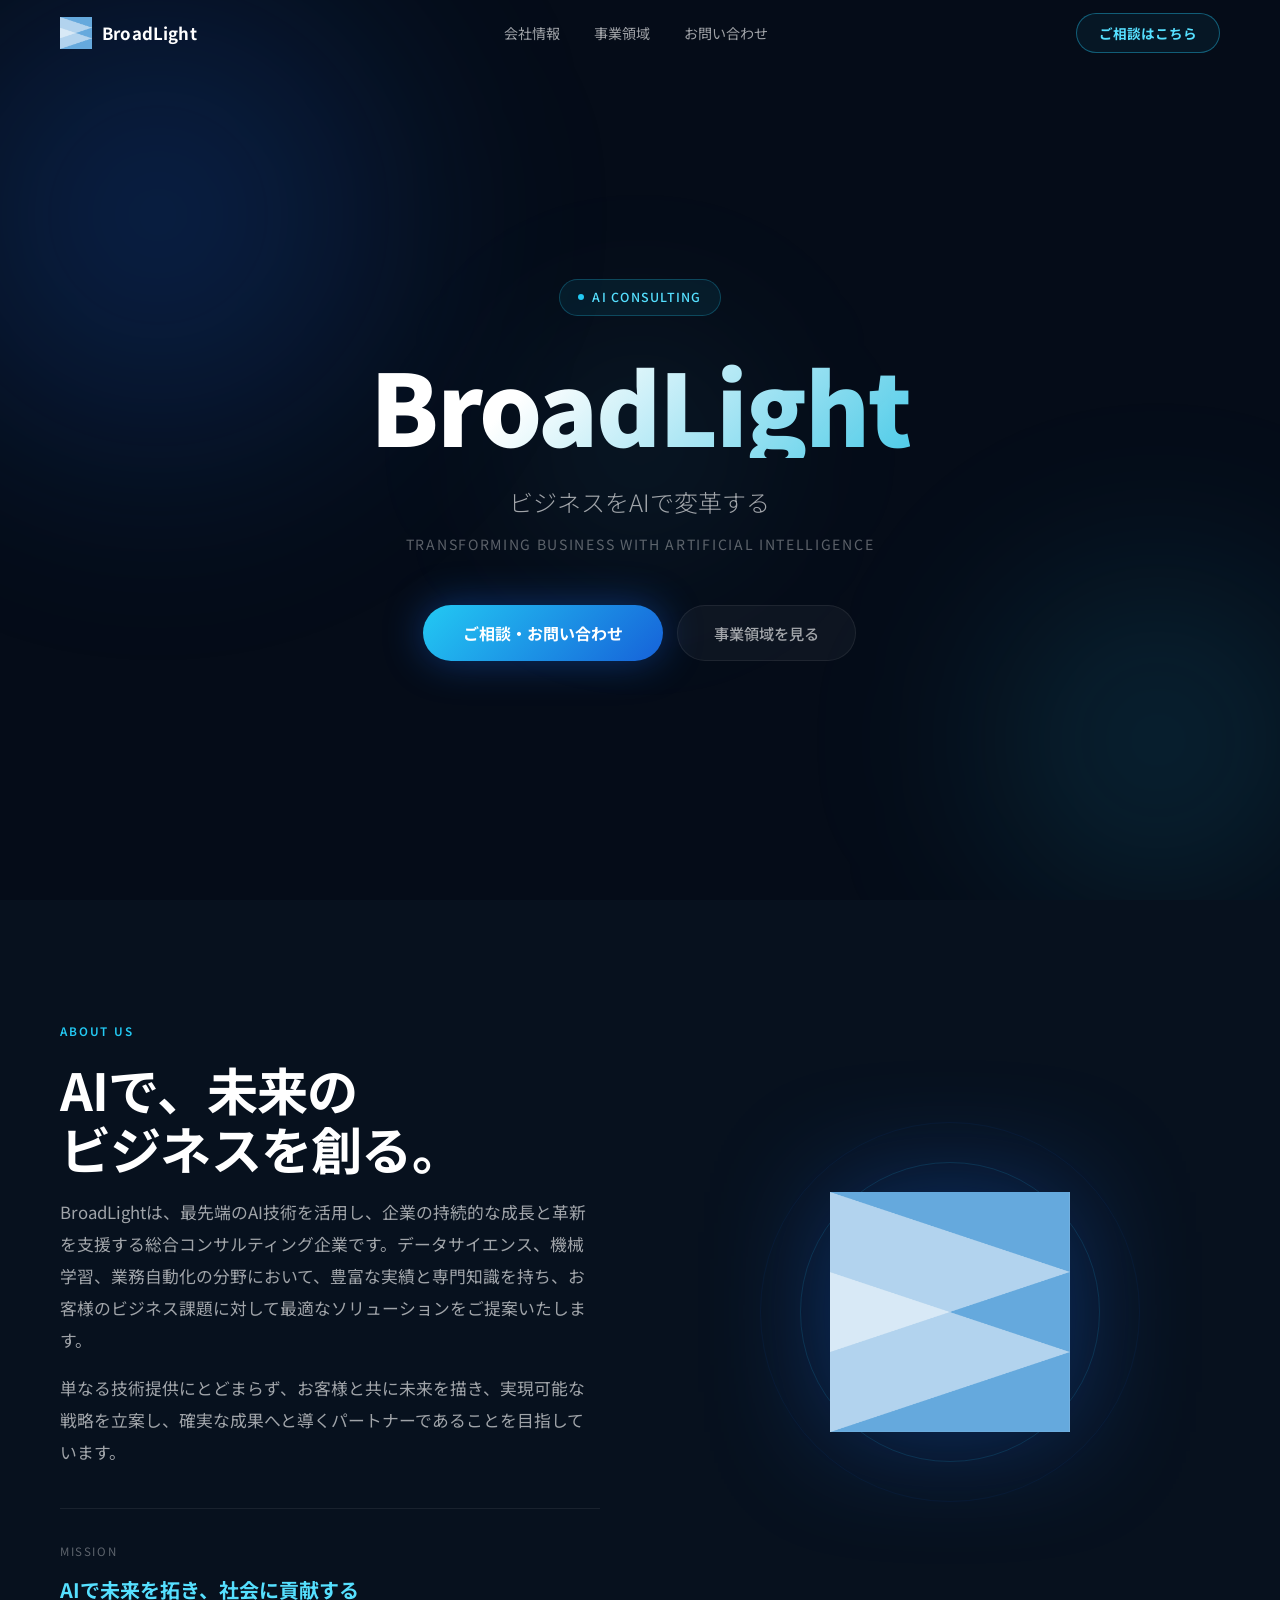
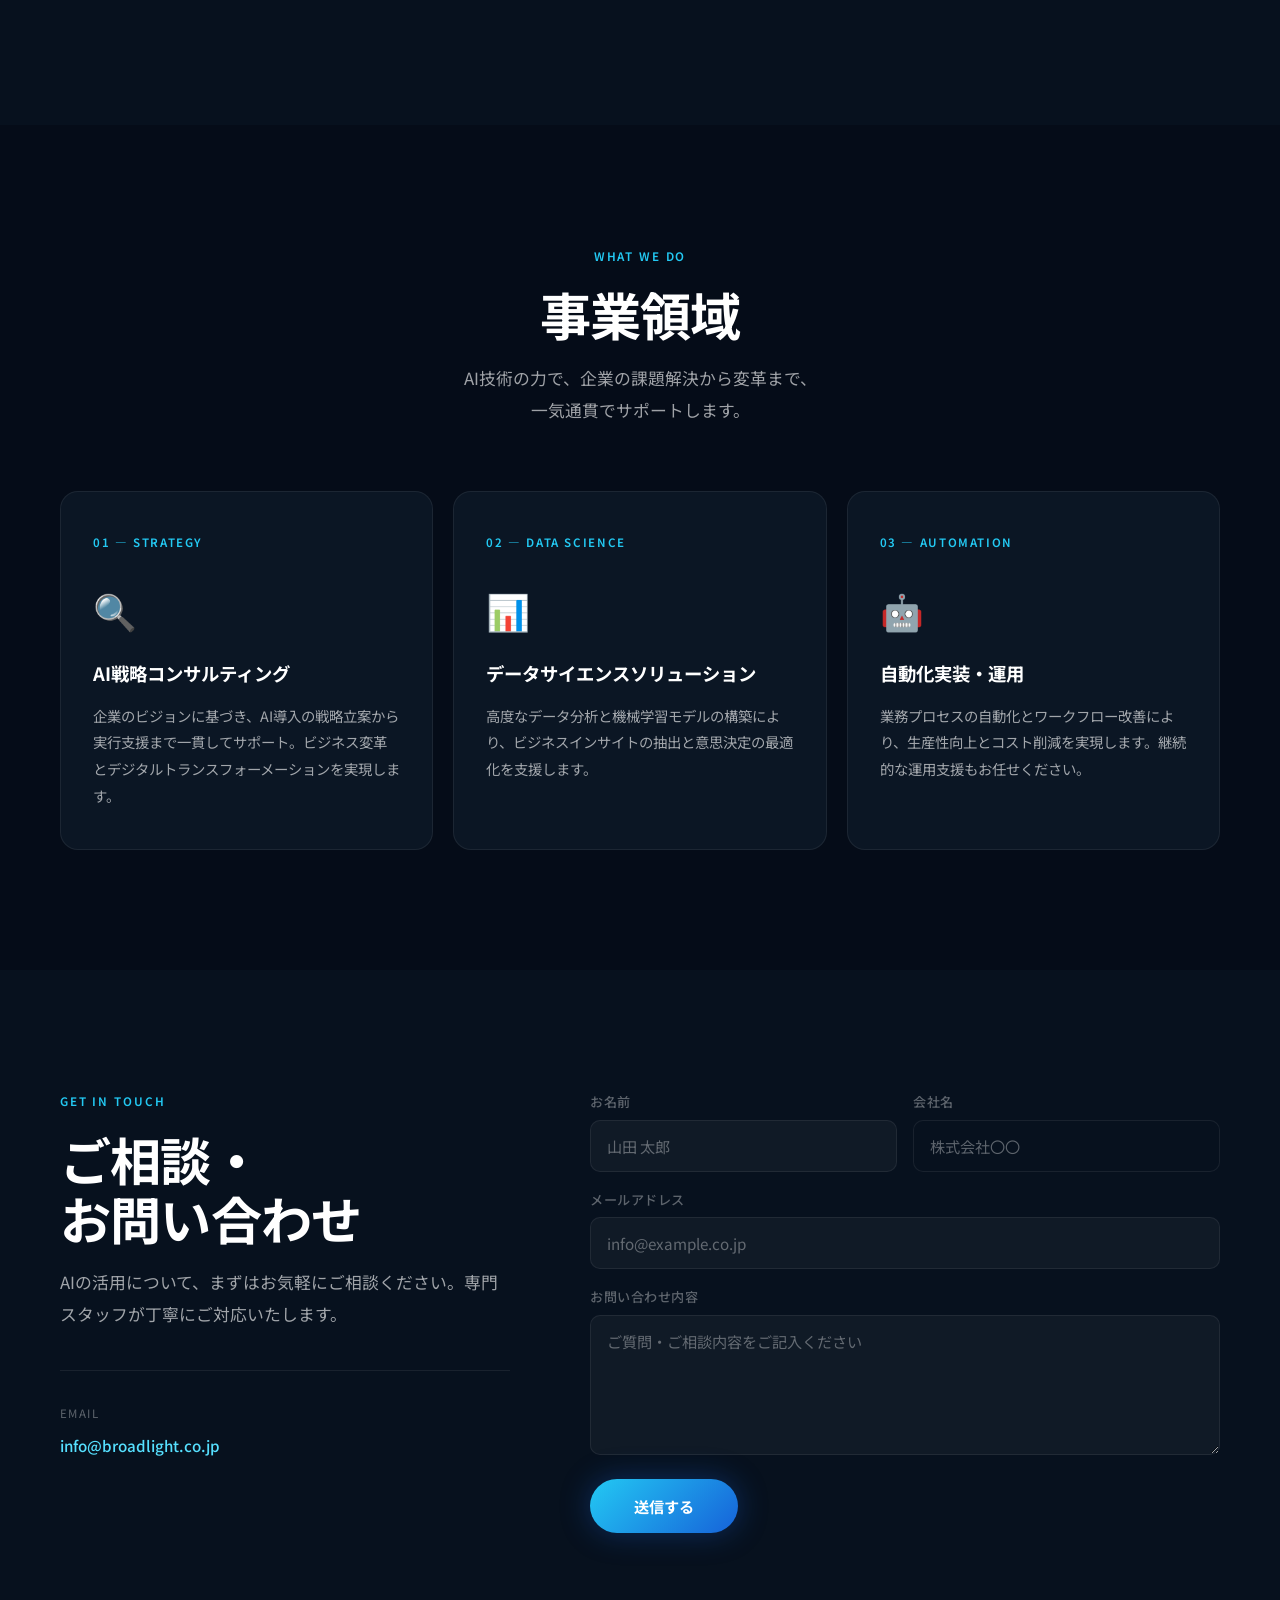
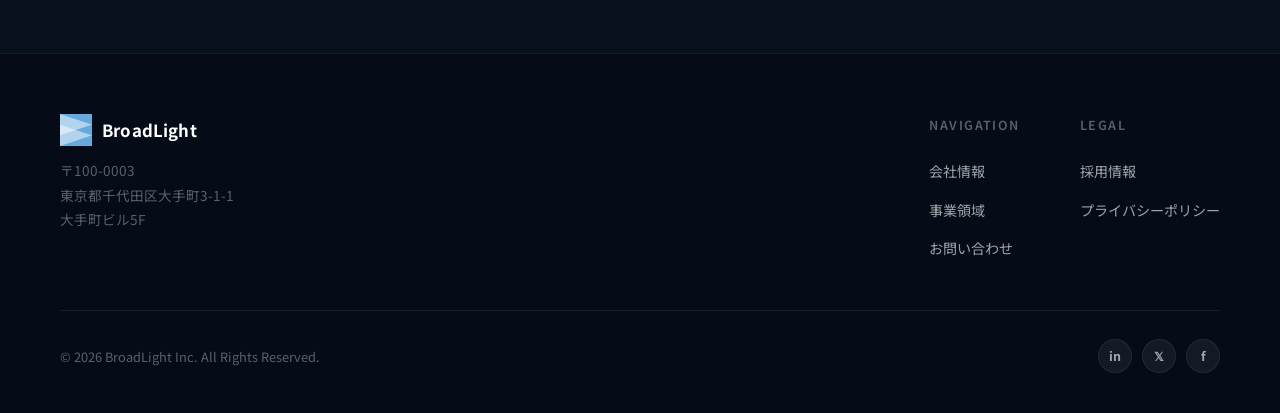
==== index.html @ a04832b2 "Add BroadLight corporate website Apple-like dark design with Japanese/English bilingual content, scr" ====
<!DOCTYPE html>
<html lang="ja">
<head>
  <meta charset="UTF-8">
  <meta name="viewport" content="width=device-width, initial-scale=1.0">
  <title>BroadLight — ビジネスをAIで変革する</title>
  <meta name="description" content="BroadLightは、AI戦略コンサルティング・データサイエンス・業務自動化を通じて、企業の持続的な成長と革新を支援する総合コンサルティング企業です。">
  <link rel="preconnect" href="https://fonts.googleapis.com">
  <link rel="stylesheet" href="https://fonts.googleapis.com/css2?family=Noto+Sans+JP:wght@300;400;500;700;900&display=swap">
  <style>
    /* ── Reset & Base ───────────────────────────────────────── */
    *, *::before, *::after { box-sizing: border-box; margin: 0; padding: 0; }
    :root {
      --bg:        #050C18;
      --bg2:       #07111E;
      --card:      #0B1624;
      --blue:      #1662D9;
      --cyan:      #23C9F3;
      --cyan-l:    #56E0FF;
      --text:      #FFFFFF;
      --text2:     rgba(255,255,255,0.62);
      --text3:     rgba(255,255,255,0.35);
      --border:    rgba(255,255,255,0.07);
      --border-h:  rgba(35,201,243,0.35);
      --max:       1160px;
      --r:         18px;
    }
    html { scroll-behavior: smooth; scroll-padding-top: 72px; }
    body {
      font-family: 'Noto Sans JP', -apple-system, BlinkMacSystemFont, 'Hiragino Sans', 'Hiragino Kaku Gothic ProN', Meiryo, sans-serif;
      background: var(--bg); color: var(--text);
      line-height: 1.8; overflow-x: hidden;
      -webkit-font-smoothing: antialiased;
    }
    a { color: inherit; text-decoration: none; }
    img { max-width: 100%; }

    /* ── Scroll reveal ──────────────────────────────────────── */
    .reveal {
      opacity: 0; transform: translateY(36px);
      transition: opacity 0.8s cubic-bezier(.16,1,.3,1), transform 0.8s cubic-bezier(.16,1,.3,1);
    }
    .reveal.in { opacity: 1; transform: translateY(0); }
    .reveal-d1 { transition-delay: 0.1s; }
    .reveal-d2 { transition-delay: 0.2s; }
    .reveal-d3 { transition-delay: 0.3s; }

    /* ── Header ─────────────────────────────────────────────── */
    #header {
      position: fixed; top: 0; left: 0; right: 0; z-index: 100;
      height: 68px;
      display: flex; align-items: center;
      padding: 0 40px;
      transition: background 0.4s ease, backdrop-filter 0.4s ease, border-color 0.4s ease;
      border-bottom: 1px solid transparent;
    }
    #header.scrolled {
      background: rgba(5,12,24,0.82);
      backdrop-filter: blur(20px) saturate(1.5);
      -webkit-backdrop-filter: blur(20px) saturate(1.5);
      border-bottom-color: var(--border);
    }
    .hd-inner { width: 100%; max-width: var(--max); margin: 0 auto; display: flex; align-items: center; }
    .logo { display: flex; align-items: center; gap: 10px; font-weight: 700; font-size: 1.05rem; letter-spacing: 0.01em; }
    .logo img { width: 32px; height: 32px; object-fit: contain; }
    .nav { display: flex; gap: 2px; margin: 0 auto; }
    .nav a {
      color: var(--text2); font-size: 0.88rem; font-weight: 400;
      padding: 8px 16px; border-radius: 8px;
      transition: color 0.2s, background 0.2s;
    }
    .nav a:hover { color: var(--text); background: rgba(255,255,255,0.05); }
    .nav a.active { color: var(--cyan-l); }
    .hd-cta {
      padding: 9px 22px; font-size: 0.85rem; font-weight: 700;
      border: 1px solid rgba(35,201,243,0.4); border-radius: 50px;
      color: var(--cyan-l); cursor: pointer; background: rgba(35,201,243,0.06);
      transition: all 0.25s ease; white-space: nowrap; font-family: inherit;
    }
    .hd-cta:hover { background: rgba(35,201,243,0.14); border-color: var(--cyan-l); }

    /* ── Hero ───────────────────────────────────────────────── */
    #hero {
      min-height: 100vh; display: flex; align-items: center; justify-content: center;
      text-align: center; position: relative; overflow: hidden;
      padding: 120px 24px 80px;
    }
    .hero-orb {
      position: absolute; pointer-events: none;
      border-radius: 50%; filter: blur(80px); animation: drift 14s ease-in-out infinite alternate;
    }
    .orb1 { width: 700px; height: 700px; top: -15%; left: -15%; background: radial-gradient(circle, rgba(22,98,217,0.28) 0%, transparent 70%); }
    .orb2 { width: 500px; height: 500px; bottom: -10%; right: -10%; background: radial-gradient(circle, rgba(35,201,243,0.16) 0%, transparent 70%); animation-delay: -5s; }
    .orb3 { width: 350px; height: 350px; top: 30%; left: 50%; transform: translateX(-50%); background: radial-gradient(circle, rgba(86,224,255,0.09) 0%, transparent 70%); animation-delay: -9s; }
    @keyframes drift {
      0%   { transform: translate(0, 0) scale(1); }
      100% { transform: translate(40px, 30px) scale(1.1); }
    }
    .hero-content { position: relative; z-index: 2; max-width: 860px; }
    .hero-eyebrow {
      display: inline-flex; align-items: center; gap: 8px;
      background: rgba(35,201,243,0.08); border: 1px solid rgba(35,201,243,0.25);
      border-radius: 50px; padding: 6px 18px;
      font-size: 0.78rem; font-weight: 500; letter-spacing: 0.1em;
      color: var(--cyan-l); text-transform: uppercase; margin-bottom: 2.2rem;
    }
    .hero-eyebrow span { width: 6px; height: 6px; border-radius: 50%; background: var(--cyan); display: inline-block; animation: blink 2s ease-in-out infinite; }
    @keyframes blink { 0%,100%{opacity:1}50%{opacity:0.3} }
    .hero-title {
      font-size: clamp(3.2rem, 8vw, 6.2rem);
      font-weight: 900; line-height: 1.08; letter-spacing: -0.02em;
      margin-bottom: 1.4rem;
      background: linear-gradient(135deg, #fff 30%, rgba(86,224,255,0.9) 100%);
      -webkit-background-clip: text; -webkit-text-fill-color: transparent;
      background-clip: text;
    }
    .hero-sub-jp { font-size: clamp(1.1rem, 2.5vw, 1.5rem); font-weight: 300; color: var(--text2); margin-bottom: 0.5rem; }
    .hero-sub-en { font-size: 0.88rem; letter-spacing: 0.12em; text-transform: uppercase; color: var(--text3); margin-bottom: 3rem; }
    .hero-btns { display: flex; gap: 14px; justify-content: center; flex-wrap: wrap; }
    .btn-primary {
      padding: 16px 40px; font-size: 1rem; font-weight: 700;
      background: linear-gradient(135deg, #23C9F3 0%, #1662D9 100%);
      color: #fff; border: none; border-radius: 50px; cursor: pointer;
      font-family: inherit; box-shadow: 0 0 40px rgba(22,98,217,0.45);
      transition: all 0.3s ease; position: relative; overflow: hidden;
    }
    .btn-primary::after { content:''; position:absolute; inset:0; background:linear-gradient(135deg,rgba(255,255,255,0.12),transparent); opacity:0; transition:opacity 0.3s; }
    .btn-primary:hover { transform: translateY(-2px); box-shadow: 0 0 60px rgba(35,201,243,0.5); }
    .btn-primary:hover::after { opacity: 1; }
    .btn-ghost {
      padding: 15px 36px; font-size: 0.95rem; font-weight: 500;
      background: rgba(255,255,255,0.04); border: 1px solid var(--border);
      color: var(--text2); border-radius: 50px; cursor: pointer; font-family: inherit;
      transition: all 0.3s ease;
    }
    .btn-ghost:hover { background: rgba(255,255,255,0.08); border-color: rgba(255,255,255,0.2); color: var(--text); }

    /* ── Section shared ─────────────────────────────────────── */
    section { padding: 120px 24px; }
    .container { max-width: var(--max); margin: 0 auto; }
    .eyebrow {
      font-size: 0.73rem; font-weight: 600; letter-spacing: 0.16em;
      text-transform: uppercase; color: var(--cyan);
      margin-bottom: 1.2rem; display: block;
    }
    .section-title {
      font-size: clamp(2rem, 4.5vw, 3.2rem); font-weight: 700;
      line-height: 1.15; letter-spacing: -0.015em; color: var(--text);
      margin-bottom: 1.2rem;
    }
    .section-body {
      font-size: 1.05rem; color: var(--text2); line-height: 1.9;
      max-width: 640px;
    }

    /* ── Company ────────────────────────────────────────────── */
    #company { background: var(--bg2); }
    .company-grid { display: grid; grid-template-columns: 1fr 1fr; gap: 80px; align-items: center; }
    .mission-block {
      margin-top: 2.5rem; padding-top: 2rem;
      border-top: 1px solid var(--border);
    }
    .mission-label { font-size: 0.72rem; letter-spacing: 0.14em; text-transform: uppercase; color: var(--text3); margin-bottom: 0.8rem; display: block; }
    .mission-text { font-size: 1.25rem; font-weight: 700; color: var(--cyan-l); line-height: 1.5; }
    .company-visual {
      position: relative; display: flex; align-items: center; justify-content: center;
    }
    .logo-display {
      width: 240px; height: 240px; object-fit: contain;
      filter: drop-shadow(0 0 60px rgba(22,98,217,0.4));
      animation: float 7s ease-in-out infinite;
    }
    @keyframes float { 0%,100%{transform:translateY(0)} 50%{transform:translateY(-16px)} }
    .glow-ring {
      position: absolute; width: 300px; height: 300px; border-radius: 50%;
      border: 1px solid rgba(35,201,243,0.15);
      animation: pulse-ring 4s ease-in-out infinite;
    }
    .glow-ring:nth-child(2) { width: 380px; height: 380px; animation-delay: 1s; border-color: rgba(22,98,217,0.08); }
    @keyframes pulse-ring { 0%,100%{transform:scale(1);opacity:1} 50%{transform:scale(1.04);opacity:0.5} }

    /* ── Services ───────────────────────────────────────────── */
    #services { background: var(--bg); }
    .services-head { text-align: center; margin-bottom: 64px; }
    .services-head .section-body { margin: 0 auto; text-align: center; }
    .services-grid { display: grid; grid-template-columns: repeat(3, 1fr); gap: 20px; }
    .service-card {
      background: var(--card); border: 1px solid var(--border);
      border-radius: var(--r); padding: 40px 32px;
      transition: border-color 0.35s ease, transform 0.35s ease, box-shadow 0.35s ease;
      cursor: default; position: relative; overflow: hidden;
    }
    .service-card::before {
      content: ''; position: absolute; top: 0; left: 0; right: 0; height: 1px;
      background: linear-gradient(90deg, transparent, var(--cyan), transparent);
      opacity: 0; transition: opacity 0.35s ease;
    }
    .service-card:hover { border-color: var(--border-h); transform: translateY(-6px); box-shadow: 0 24px 60px rgba(22,98,217,0.15); }
    .service-card:hover::before { opacity: 1; }
    .svc-num { font-size: 0.72rem; font-weight: 600; letter-spacing: 0.14em; color: var(--cyan); margin-bottom: 1.6rem; display: block; }
    .svc-icon { font-size: 2.2rem; margin-bottom: 1.2rem; display: block; }
    .svc-title { font-size: 1.15rem; font-weight: 700; color: var(--text); margin-bottom: 1rem; line-height: 1.4; }
    .svc-body { font-size: 0.9rem; color: var(--text2); line-height: 1.85; }

    /* ── Contact ────────────────────────────────────────────── */
    #contact { background: var(--bg2); }
    .contact-wrap { display: grid; grid-template-columns: 1fr 1.4fr; gap: 80px; align-items: start; }
    .contact-email-block { margin-top: 2.4rem; padding-top: 2rem; border-top: 1px solid var(--border); }
    .contact-email-label { font-size: 0.72rem; color: var(--text3); letter-spacing: 0.12em; text-transform: uppercase; display: block; margin-bottom: 0.5rem; }
    .contact-email-link { color: var(--cyan-l); font-size: 0.95rem; font-weight: 500; transition: color 0.2s; }
    .contact-email-link:hover { color: var(--text); }
    form { display: flex; flex-direction: column; gap: 16px; }
    .form-row { display: grid; grid-template-columns: 1fr 1fr; gap: 16px; }
    .form-group { display: flex; flex-direction: column; gap: 6px; }
    label { font-size: 0.82rem; color: var(--text3); font-weight: 500; letter-spacing: 0.04em; }
    input, textarea {
      background: rgba(255,255,255,0.04); border: 1px solid var(--border);
      border-radius: 10px; padding: 14px 16px; color: var(--text);
      font-size: 0.95rem; font-family: inherit; outline: none;
      transition: border-color 0.25s ease, background 0.25s ease;
    }
    input::placeholder, textarea::placeholder { color: var(--text3); }
    input:focus, textarea:focus { border-color: rgba(35,201,243,0.5); background: rgba(35,201,243,0.04); }
    textarea { min-height: 140px; resize: vertical; }
    .submit-btn {
      align-self: flex-start; margin-top: 8px;
      padding: 16px 44px; font-size: 0.95rem; font-weight: 700;
      background: linear-gradient(135deg, #23C9F3 0%, #1662D9 100%);
      color: #fff; border: none; border-radius: 50px; cursor: pointer;
      font-family: inherit; box-shadow: 0 0 30px rgba(22,98,217,0.35);
      transition: all 0.3s ease;
    }
    .submit-btn:hover { transform: translateY(-2px); box-shadow: 0 0 50px rgba(35,201,243,0.45); }
    .success-msg {
      display: none; padding: 20px 24px;
      background: rgba(35,201,243,0.08); border: 1px solid rgba(35,201,243,0.25);
      border-radius: 12px; color: var(--cyan-l); font-size: 0.95rem; font-weight: 500;
    }

    /* ── Footer ─────────────────────────────────────────────── */
    footer {
      background: var(--bg); border-top: 1px solid var(--border);
      padding: 60px 24px 40px;
    }
    .ft-inner { max-width: var(--max); margin: 0 auto; }
    .ft-top { display: flex; align-items: flex-start; justify-content: space-between; gap: 40px; margin-bottom: 48px; flex-wrap: wrap; }
    .ft-brand .logo { margin-bottom: 12px; }
    .ft-brand p { font-size: 0.85rem; color: var(--text3); line-height: 1.8; max-width: 260px; }
    .ft-cols { display: flex; gap: 60px; }
    .ft-col h4 { font-size: 0.78rem; font-weight: 600; color: var(--text3); letter-spacing: 0.12em; text-transform: uppercase; margin-bottom: 1.2rem; }
    .ft-col ul { list-style: none; display: flex; flex-direction: column; gap: 10px; }
    .ft-col a { font-size: 0.88rem; color: var(--text2); transition: color 0.2s; }
    .ft-col a:hover { color: var(--text); }
    .ft-bottom { display: flex; align-items: center; justify-content: space-between; padding-top: 28px; border-top: 1px solid var(--border); flex-wrap: wrap; gap: 12px; }
    .ft-bottom p { font-size: 0.8rem; color: var(--text3); }
    .social-row { display: flex; gap: 10px; }
    .social-btn {
      width: 34px; height: 34px; border-radius: 50%;
      background: rgba(255,255,255,0.06); border: 1px solid var(--border);
      display: inline-flex; align-items: center; justify-content: center;
      font-size: 0.78rem; color: var(--text2); font-weight: 700;
      transition: all 0.25s ease; cursor: pointer;
    }
    .social-btn:hover { background: rgba(35,201,243,0.12); border-color: var(--border-h); color: var(--cyan-l); }

    /* ── Responsive ─────────────────────────────────────────── */
    @media (max-width: 900px) {
      #header { padding: 0 20px; }
      .nav { display: none; }
      section { padding: 80px 20px; }
      .company-grid, .contact-wrap { grid-template-columns: 1fr; gap: 48px; }
      .company-visual { order: -1; }
      .logo-display { width: 160px; height: 160px; }
      .services-grid { grid-template-columns: 1fr; }
      .form-row { grid-template-columns: 1fr; }
      .ft-top { flex-direction: column; }
      .ft-cols { gap: 32px; flex-wrap: wrap; }
    }
    @media (max-width: 600px) {
      .hero-btns { flex-direction: column; align-items: center; }
      .btn-primary, .btn-ghost { width: 100%; max-width: 300px; text-align: center; }
    }
  </style>
</head>
<body>

<!-- ── Header ── -->
<header id="header">
  <div class="hd-inner">
    <a href="#" class="logo">
      <img src="assets/BL_logo.png" alt="BroadLight">
      <span>BroadLight</span>
    </a>
    <nav class="nav">
      <a href="#company" data-sec="company">会社情報</a>
      <a href="#services" data-sec="services">事業領域</a>
      <a href="#contact" data-sec="contact">お問い合わせ</a>
    </nav>
    <button class="hd-cta" onclick="document.getElementById('contact').scrollIntoView({behavior:'smooth',block:'start'})">
      ご相談はこちら
    </button>
  </div>
</header>

<!-- ── Hero ── -->
<section id="hero">
  <div class="hero-orb orb1"></div>
  <div class="hero-orb orb2"></div>
  <div class="hero-orb orb3"></div>
  <div class="hero-content">
    <div class="hero-eyebrow reveal"><span></span>AI Consulting</div>
    <h1 class="hero-title reveal reveal-d1">BroadLight</h1>
    <p class="hero-sub-jp reveal reveal-d2">ビジネスをAIで変革する</p>
    <p class="hero-sub-en reveal reveal-d2">Transforming Business with Artificial Intelligence</p>
    <div class="hero-btns reveal reveal-d3">
      <button class="btn-primary" onclick="document.getElementById('contact').scrollIntoView({behavior:'smooth',block:'start'})">ご相談・お問い合わせ</button>
      <button class="btn-ghost" onclick="document.getElementById('services').scrollIntoView({behavior:'smooth',block:'start'})">事業領域を見る</button>
    </div>
  </div>
</section>

<!-- ── Company ── -->
<section id="company">
  <div class="container">
    <div class="company-grid">
      <div>
        <span class="eyebrow reveal">About Us</span>
        <h2 class="section-title reveal reveal-d1">AIで、未来の<br>ビジネスを創る。</h2>
        <p class="section-body reveal reveal-d2">
          BroadLightは、最先端のAI技術を活用し、企業の持続的な成長と革新を支援する総合コンサルティング企業です。データサイエンス、機械学習、業務自動化の分野において、豊富な実績と専門知識を持ち、お客様のビジネス課題に対して最適なソリューションをご提案いたします。
        </p>
        <p class="section-body reveal reveal-d2" style="margin-top:1rem;">
          単なる技術提供にとどまらず、お客様と共に未来を描き、実現可能な戦略を立案し、確実な成果へと導くパートナーであることを目指しています。
        </p>
        <div class="mission-block reveal reveal-d3">
          <span class="mission-label">Mission</span>
          <div class="mission-text">AIで未来を拓き、社会に貢献する</div>
        </div>
      </div>
      <div class="company-visual reveal reveal-d2">
        <div class="glow-ring"></div>
        <div class="glow-ring"></div>
        <img src="assets/BL_logo.png" alt="BroadLight" class="logo-display">
      </div>
    </div>
  </div>
</section>

<!-- ── Services ── -->
<section id="services">
  <div class="container">
    <div class="services-head">
      <span class="eyebrow reveal">What We Do</span>
      <h2 class="section-title reveal reveal-d1">事業領域</h2>
      <p class="section-body reveal reveal-d2">AI技術の力で、企業の課題解決から変革まで、<br>一気通貫でサポートします。</p>
    </div>
    <div class="services-grid">
      <div class="service-card reveal">
        <span class="svc-num">01 — STRATEGY</span>
        <span class="svc-icon">🔍</span>
        <div class="svc-title">AI戦略コンサルティング</div>
        <p class="svc-body">企業のビジョンに基づき、AI導入の戦略立案から実行支援まで一貫してサポート。ビジネス変革とデジタルトランスフォーメーションを実現します。</p>
      </div>
      <div class="service-card reveal reveal-d1">
        <span class="svc-num">02 — DATA SCIENCE</span>
        <span class="svc-icon">📊</span>
        <div class="svc-title">データサイエンスソリューション</div>
        <p class="svc-body">高度なデータ分析と機械学習モデルの構築により、ビジネスインサイトの抽出と意思決定の最適化を支援します。</p>
      </div>
      <div class="service-card reveal reveal-d2">
        <span class="svc-num">03 — AUTOMATION</span>
        <span class="svc-icon">🤖</span>
        <div class="svc-title">自動化実装・運用</div>
        <p class="svc-body">業務プロセスの自動化とワークフロー改善により、生産性向上とコスト削減を実現します。継続的な運用支援もお任せください。</p>
      </div>
    </div>
  </div>
</section>

<!-- ── Contact ── -->
<section id="contact">
  <div class="container">
    <div class="contact-wrap">
      <div>
        <span class="eyebrow reveal">Get in Touch</span>
        <h2 class="section-title reveal reveal-d1">ご相談・<br>お問い合わせ</h2>
        <p class="section-body reveal reveal-d2">AIの活用について、まずはお気軽にご相談ください。専門スタッフが丁寧にご対応いたします。</p>
        <div class="contact-email-block reveal reveal-d3">
          <span class="contact-email-label">Email</span>
          <a href="mailto:info@broadlight.co.jp" class="contact-email-link">info@broadlight.co.jp</a>
        </div>
      </div>
      <div class="reveal reveal-d1">
        <form id="contact-form" onsubmit="handleSubmit(event)">
          <div class="form-row">
            <div class="form-group">
              <label for="name">お名前</label>
              <input id="name" type="text" placeholder="山田 太郎" required>
            </div>
            <div class="form-group">
              <label for="company">会社名</label>
              <input id="company" type="text" placeholder="株式会社〇〇" required>
            </div>
          </div>
          <div class="form-group">
            <label for="email">メールアドレス</label>
            <input id="email" type="email" placeholder="info@example.co.jp" required>
          </div>
          <div class="form-group">
            <label for="message">お問い合わせ内容</label>
            <textarea id="message" placeholder="ご質問・ご相談内容をご記入ください" required></textarea>
          </div>
          <button type="submit" class="submit-btn">送信する</button>
        </form>
        <div class="success-msg" id="success-msg">
          ✓ &nbsp;送信完了しました。内容を確認の上、担当者よりご連絡いたします。
        </div>
      </div>
    </div>
  </div>
</section>

<!-- ── Footer ── -->
<footer>
  <div class="ft-inner">
    <div class="ft-top">
      <div class="ft-brand">
        <a href="#" class="logo">
          <img src="assets/BL_logo.png" alt="BroadLight">
          <span>BroadLight</span>
        </a>
        <p>〒100-0003<br>東京都千代田区大手町3-1-1<br>大手町ビル5F</p>
      </div>
      <div class="ft-cols">
        <div class="ft-col">
          <h4>Navigation</h4>
          <ul>
            <li><a href="#company">会社情報</a></li>
            <li><a href="#services">事業領域</a></li>
            <li><a href="#contact">お問い合わせ</a></li>
          </ul>
        </div>
        <div class="ft-col">
          <h4>Legal</h4>
          <ul>
            <li><a href="#">採用情報</a></li>
            <li><a href="#">プライバシーポリシー</a></li>
          </ul>
        </div>
      </div>
    </div>
    <div class="ft-bottom">
      <p>© 2026 BroadLight Inc. All Rights Reserved.</p>
      <div class="social-row">
        <a class="social-btn" href="#" aria-label="LinkedIn">in</a>
        <a class="social-btn" href="#" aria-label="X">𝕏</a>
        <a class="social-btn" href="#" aria-label="Facebook">f</a>
      </div>
    </div>
  </div>
</footer>

<script>
  // ── Scroll-aware header ──
  const header = document.getElementById('header');
  window.addEventListener('scroll', () => {
    header.classList.toggle('scrolled', window.scrollY > 40);
  }, { passive: true });

  // ── Active nav link ──
  const sections = ['company', 'services', 'contact'];
  const navLinks = document.querySelectorAll('.nav a[data-sec]');
  const updateNav = () => {
    const y = window.scrollY + 120;
    let active = '';
    sections.forEach(id => {
      const el = document.getElementById(id);
      if (el && el.offsetTop <= y) active = id;
    });
    navLinks.forEach(a => a.classList.toggle('active', a.dataset.sec === active));
  };
  window.addEventListener('scroll', updateNav, { passive: true });

  // ── Scroll reveal ──
  const revealEls = document.querySelectorAll('.reveal');
  const observer = new IntersectionObserver((entries) => {
    entries.forEach(e => {
      if (e.isIntersecting) {
        e.target.classList.add('in');
        observer.unobserve(e.target);
      }
    });
  }, { threshold: 0, rootMargin: '0px 0px -40px 0px' });

  requestAnimationFrame(() => requestAnimationFrame(() => {
    revealEls.forEach(el => {
      const r = el.getBoundingClientRect();
      if (r.top < window.innerHeight + 50) {
        el.classList.add('in');
      } else {
        observer.observe(el);
      }
    });
  }));

  // ── Form submit ──
  function handleSubmit(e) {
    e.preventDefault();
    const form = document.getElementById('contact-form');
    const msg = document.getElementById('success-msg');
    form.style.display = 'none';
    msg.style.display = 'block';
    setTimeout(() => {
      form.style.display = 'flex';
      msg.style.display = 'none';
      form.reset();
    }, 5000);
  }
</script>
</body>
</html>
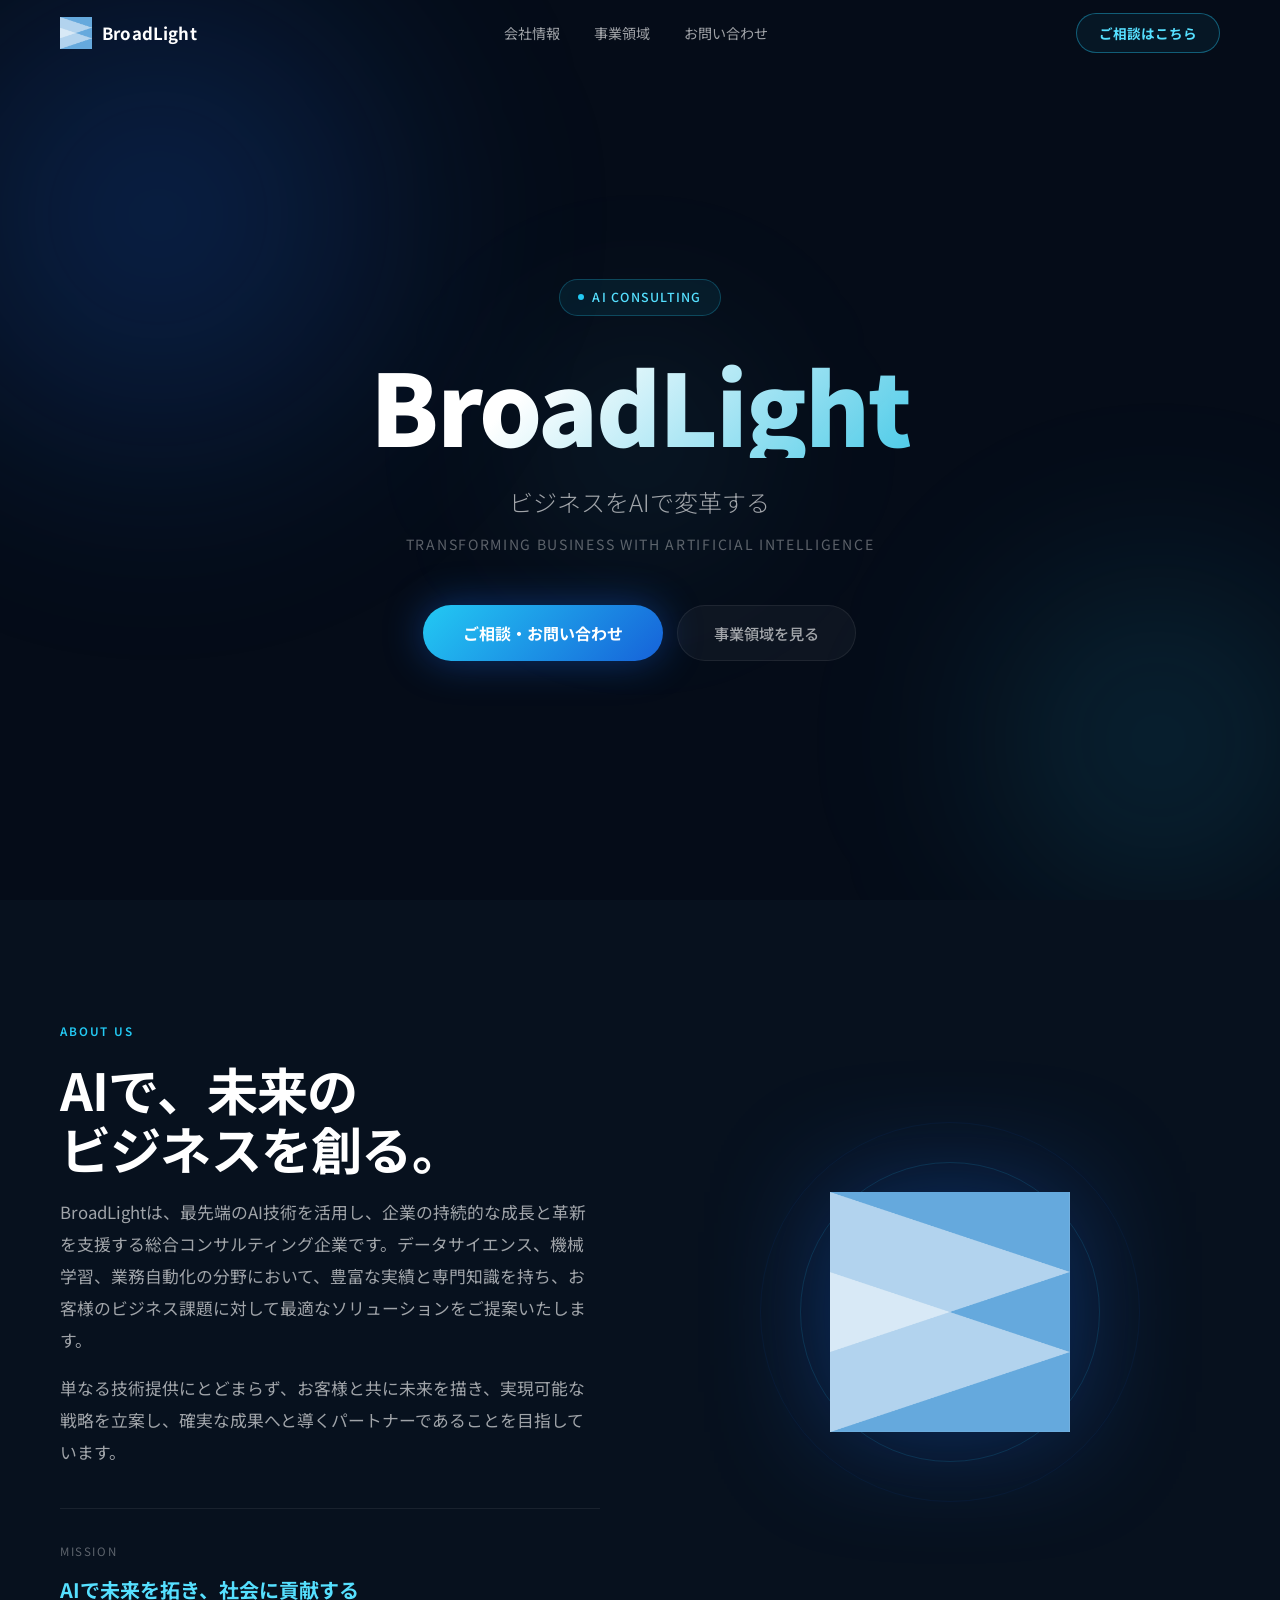
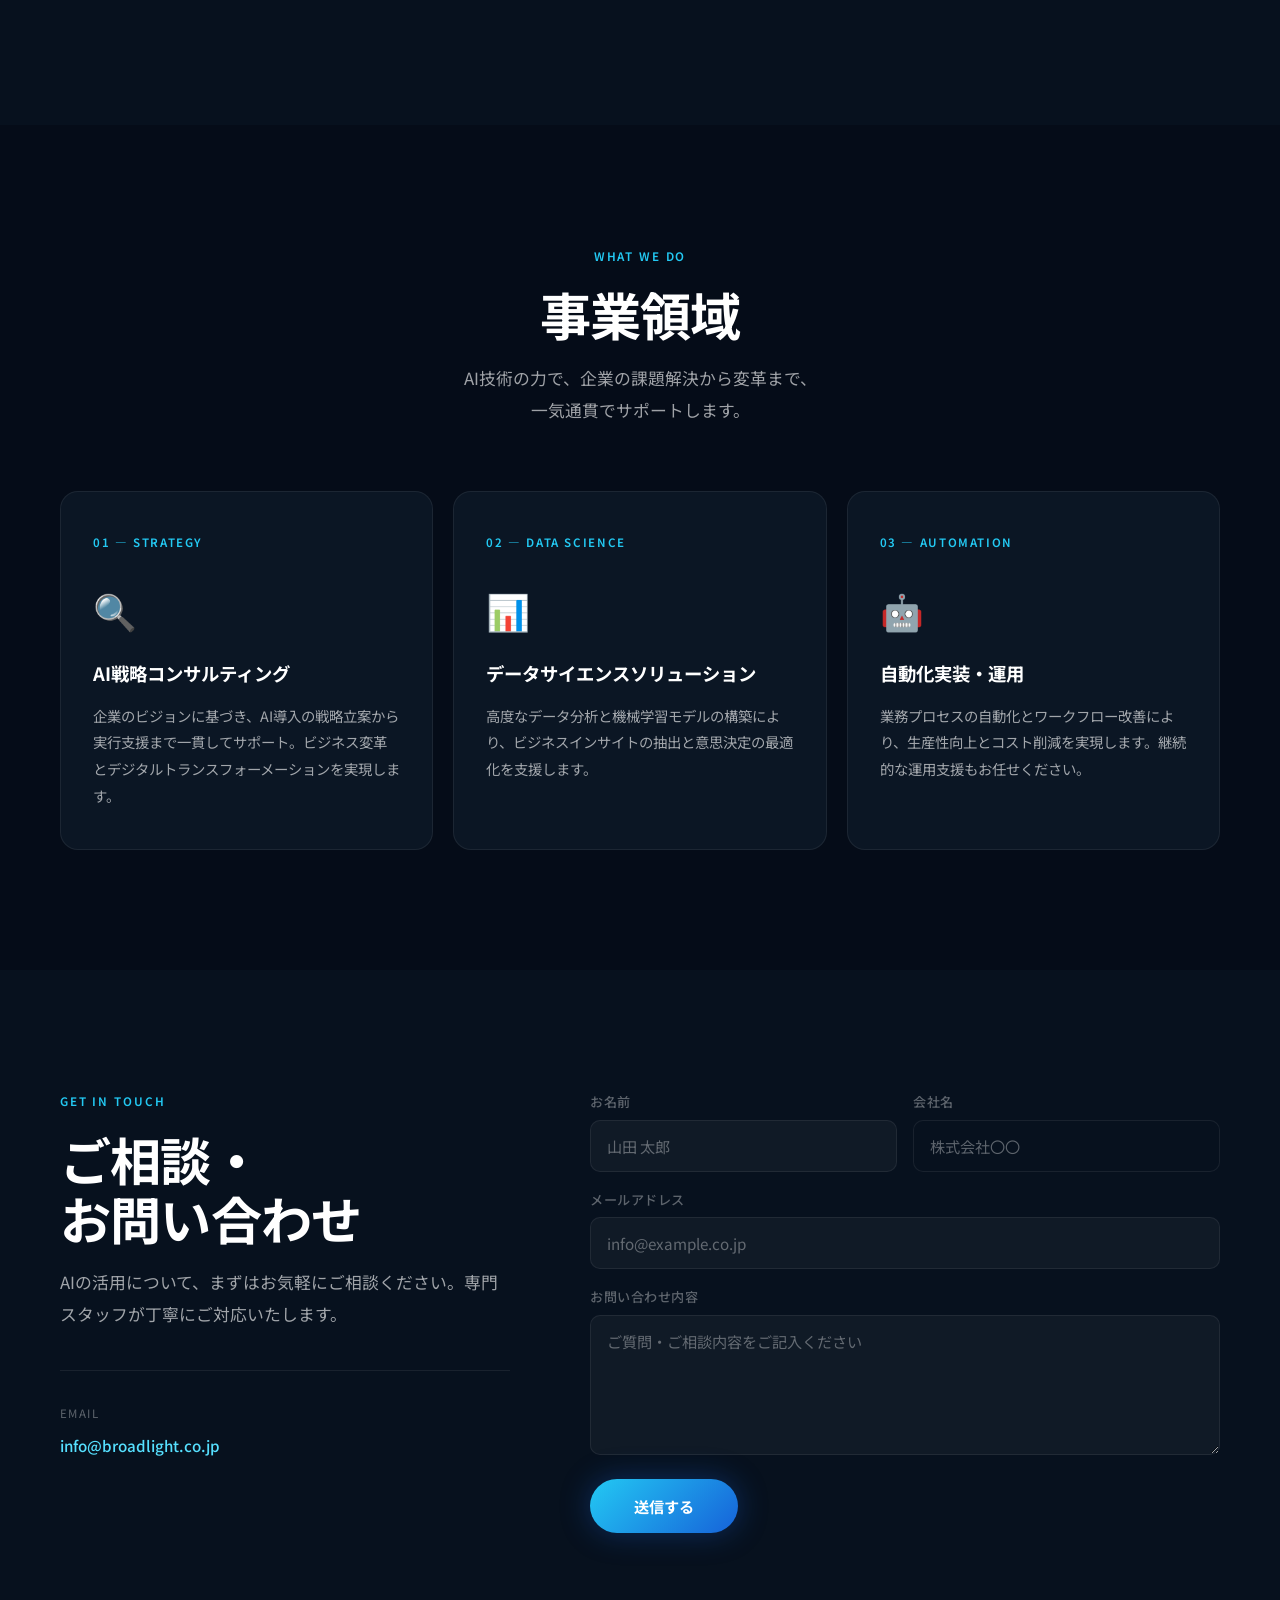
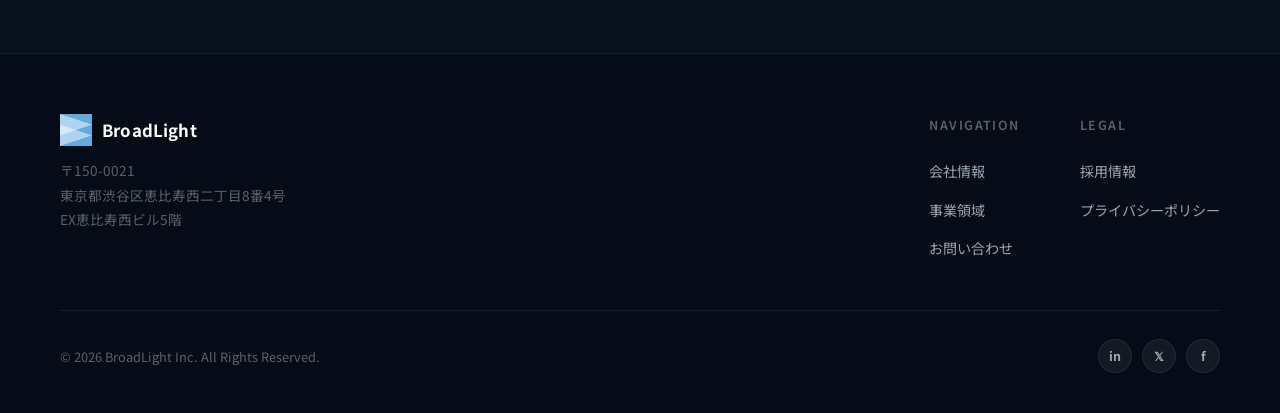
==== commit f9c4fea5: "Fix company address to Ebisu office https://claude.ai/code/session_01QbYHcQxQv4ZHDt99sPgU7t" ====
--- a/index.html
+++ b/index.html
@@ -429,7 +429,7 @@
           <img src="assets/BL_logo.png" alt="BroadLight">
           <span>BroadLight</span>
         </a>
-        <p>〒100-0003<br>東京都千代田区大手町3-1-1<br>大手町ビル5F</p>
+        <p>〒150-0021<br>東京都渋谷区恵比寿西二丁目8番4号<br>EX恵比寿西ビル5階</p>
       </div>
       <div class="ft-cols">
         <div class="ft-col">
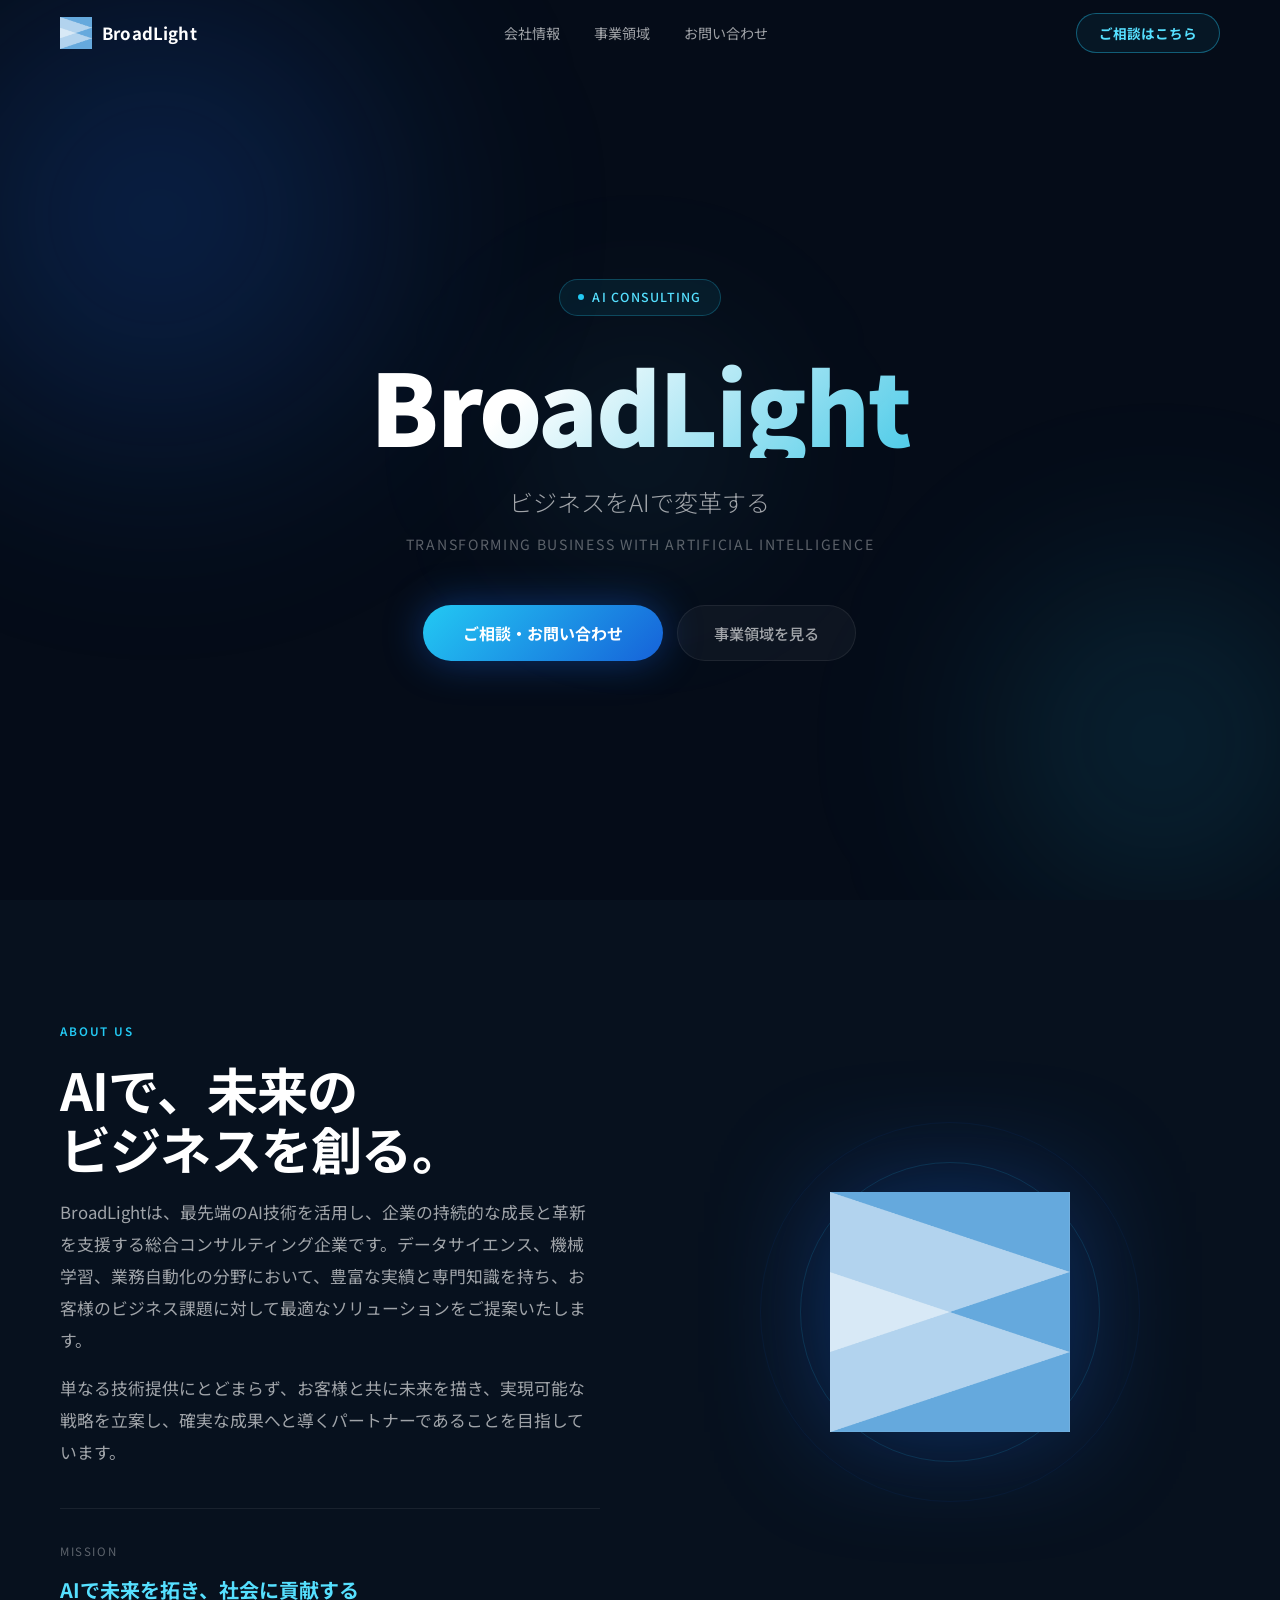
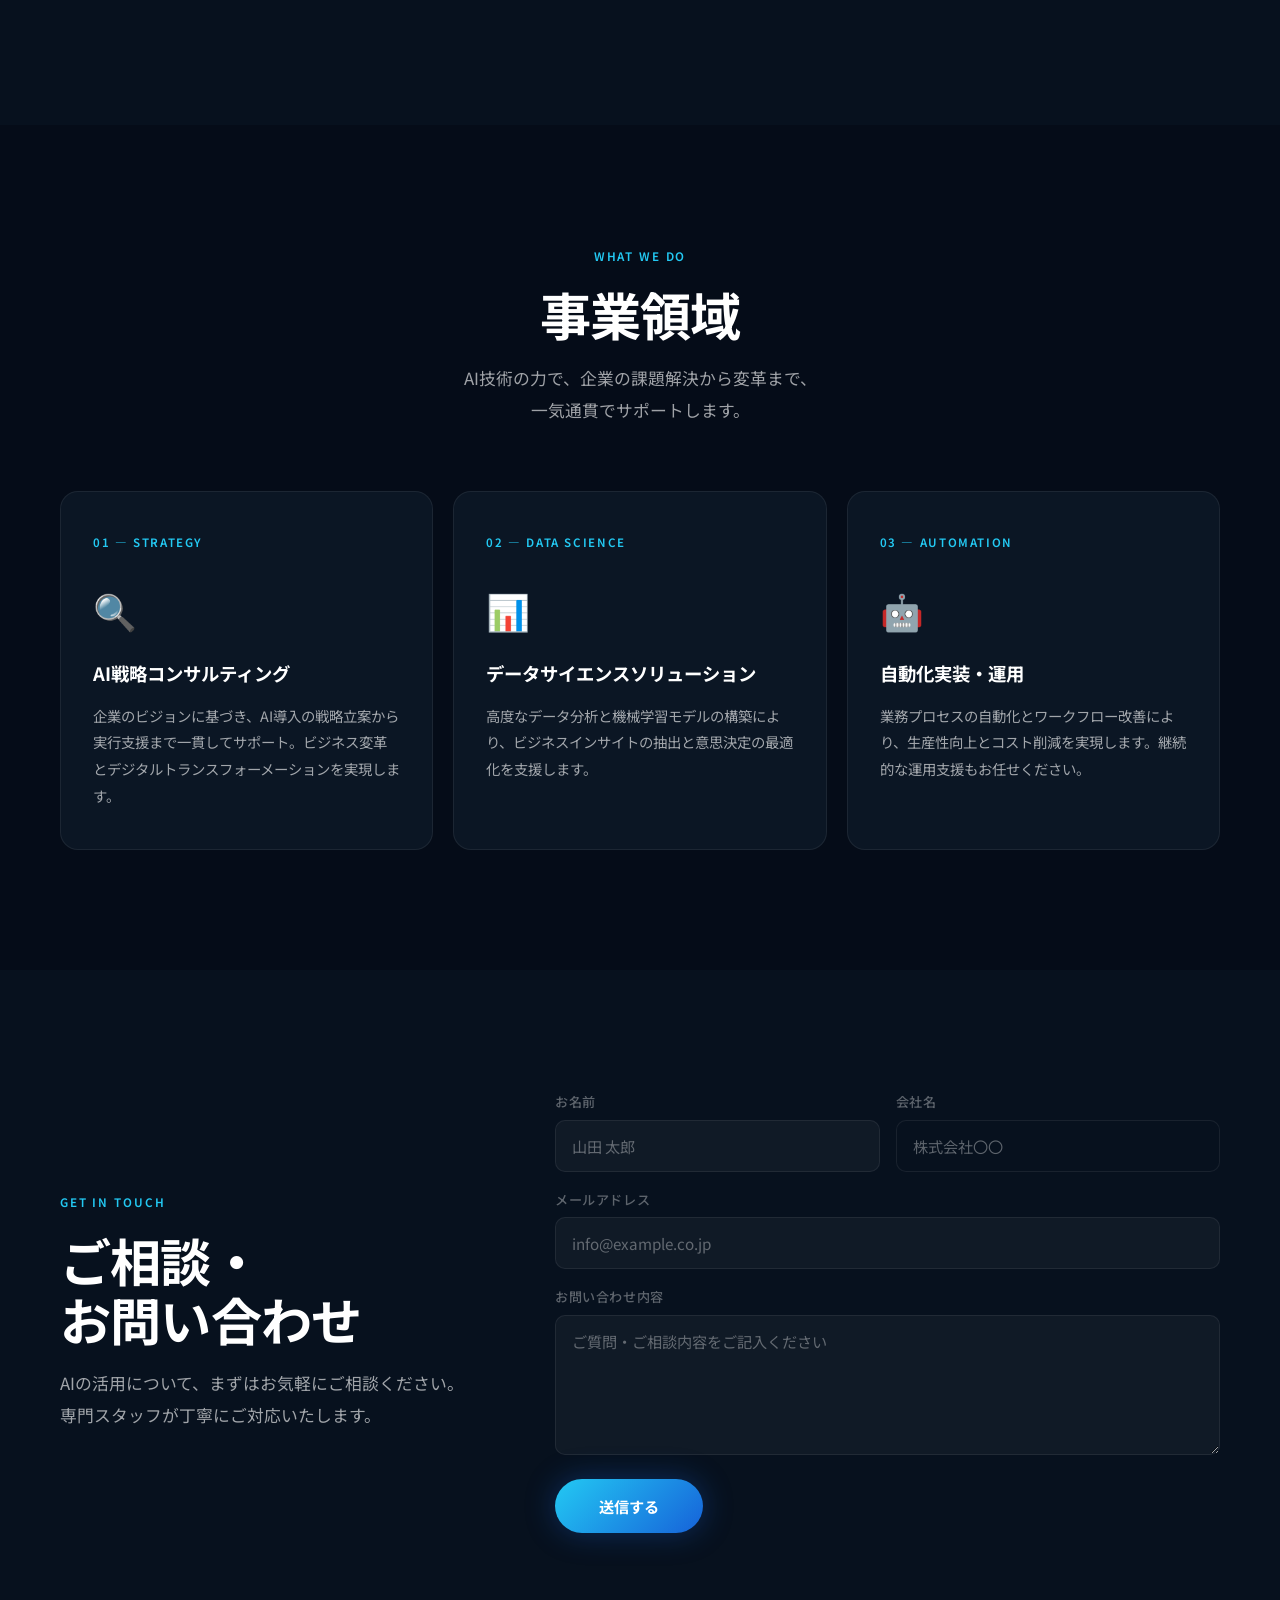
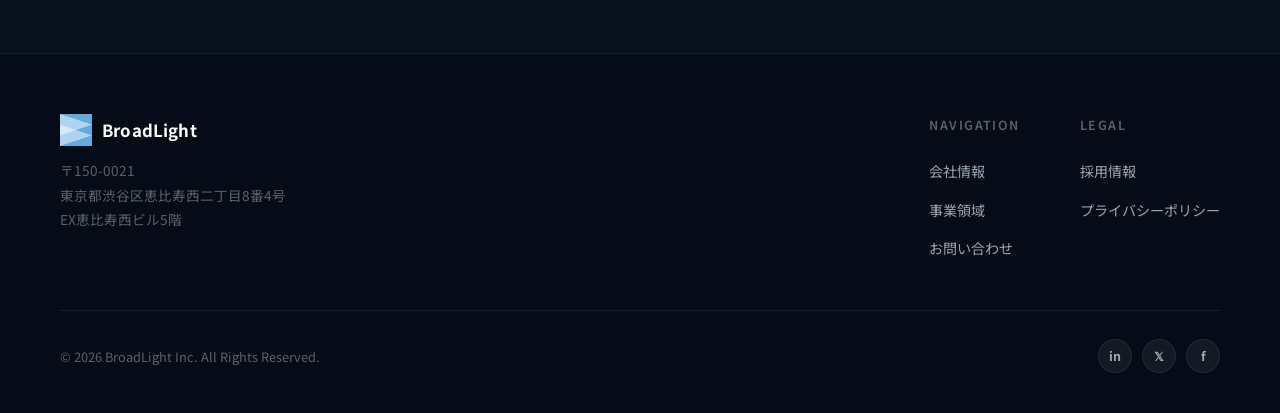
==== commit 4cb788b7: "Remove email display from contact section, adjust layout https://claude.ai/code/session_01QbYHcQxQv4" ====
--- a/index.html
+++ b/index.html
@@ -204,11 +204,7 @@
 
     /* ── Contact ────────────────────────────────────────────── */
     #contact { background: var(--bg2); }
-    .contact-wrap { display: grid; grid-template-columns: 1fr 1.4fr; gap: 80px; align-items: start; }
-    .contact-email-block { margin-top: 2.4rem; padding-top: 2rem; border-top: 1px solid var(--border); }
-    .contact-email-label { font-size: 0.72rem; color: var(--text3); letter-spacing: 0.12em; text-transform: uppercase; display: block; margin-bottom: 0.5rem; }
-    .contact-email-link { color: var(--cyan-l); font-size: 0.95rem; font-weight: 500; transition: color 0.2s; }
-    .contact-email-link:hover { color: var(--text); }
+    .contact-wrap { display: grid; grid-template-columns: 1fr 1.6fr; gap: 80px; align-items: center; }
     form { display: flex; flex-direction: column; gap: 16px; }
     .form-row { display: grid; grid-template-columns: 1fr 1fr; gap: 16px; }
     .form-group { display: flex; flex-direction: column; gap: 6px; }
@@ -385,10 +381,6 @@
         <span class="eyebrow reveal">Get in Touch</span>
         <h2 class="section-title reveal reveal-d1">ご相談・<br>お問い合わせ</h2>
         <p class="section-body reveal reveal-d2">AIの活用について、まずはお気軽にご相談ください。専門スタッフが丁寧にご対応いたします。</p>
-        <div class="contact-email-block reveal reveal-d3">
-          <span class="contact-email-label">Email</span>
-          <a href="mailto:info@broadlight.co.jp" class="contact-email-link">info@broadlight.co.jp</a>
-        </div>
       </div>
       <div class="reveal reveal-d1">
         <form id="contact-form" onsubmit="handleSubmit(event)">
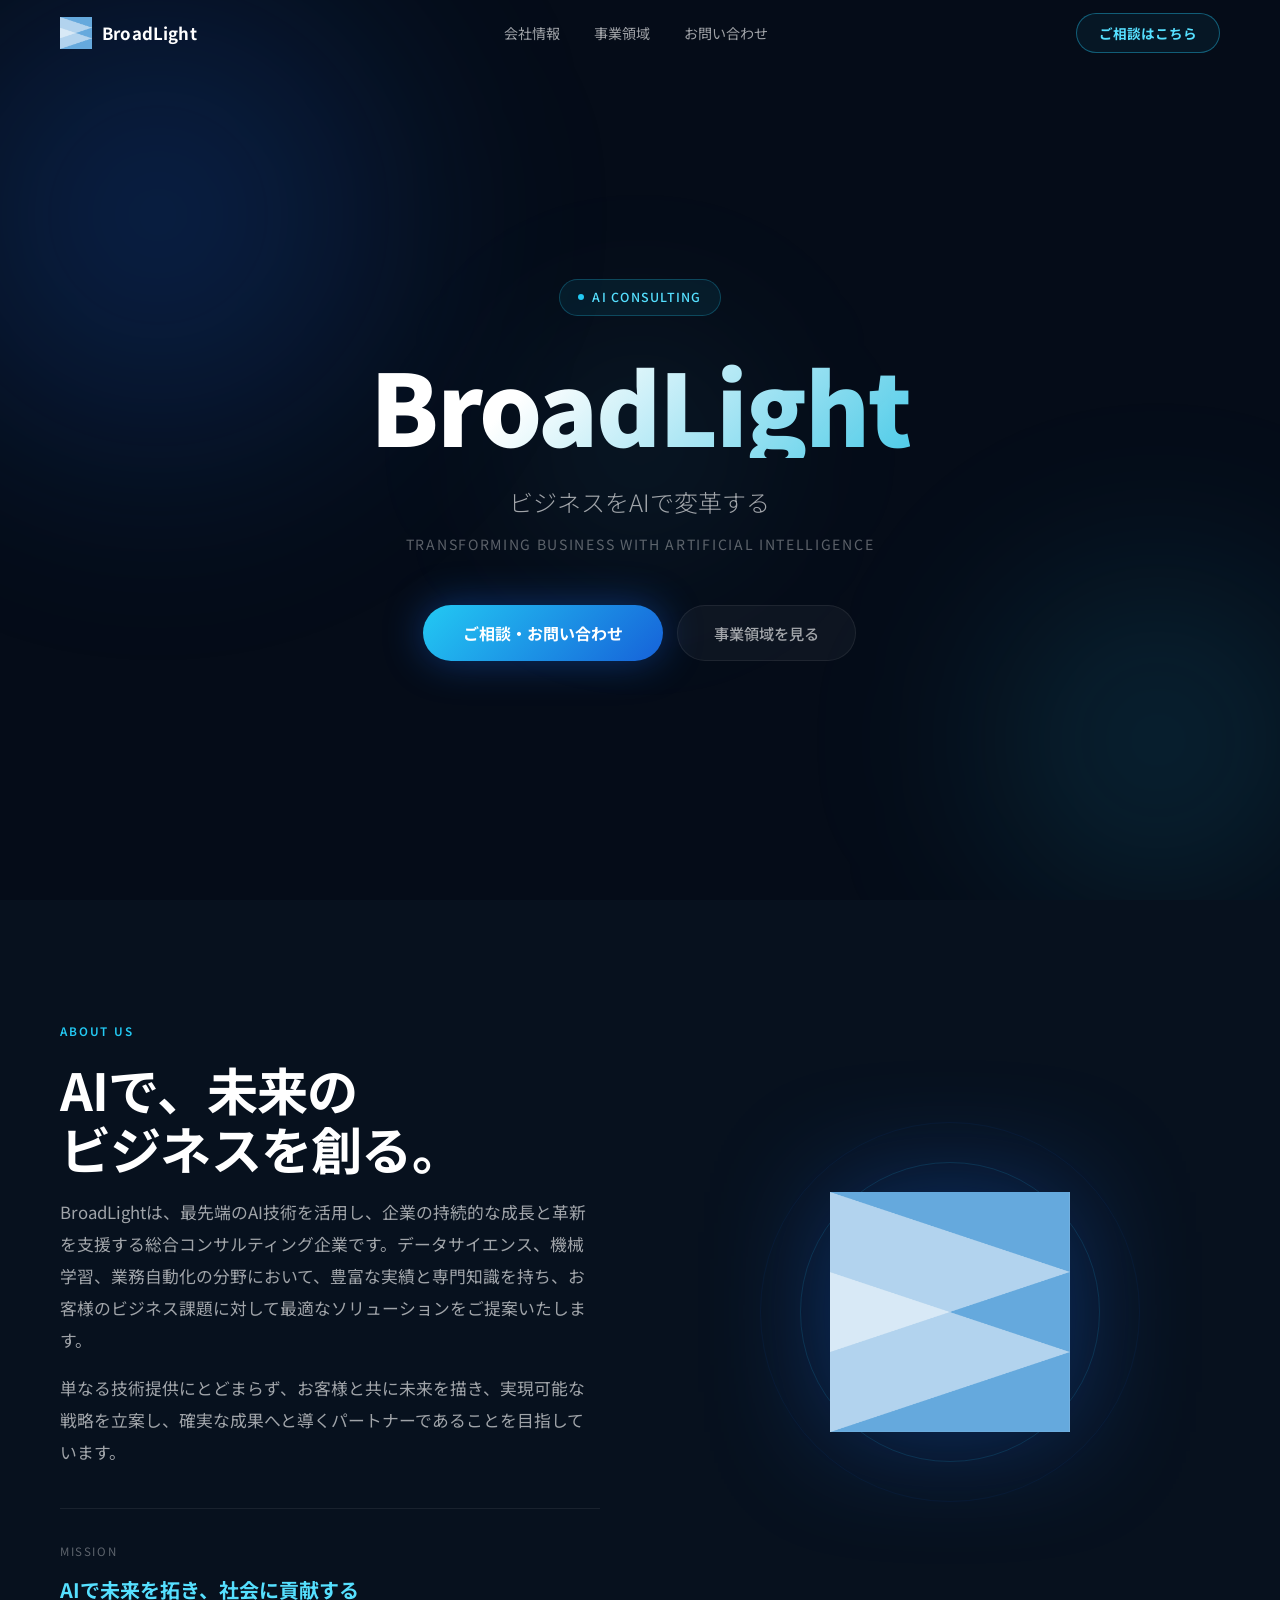
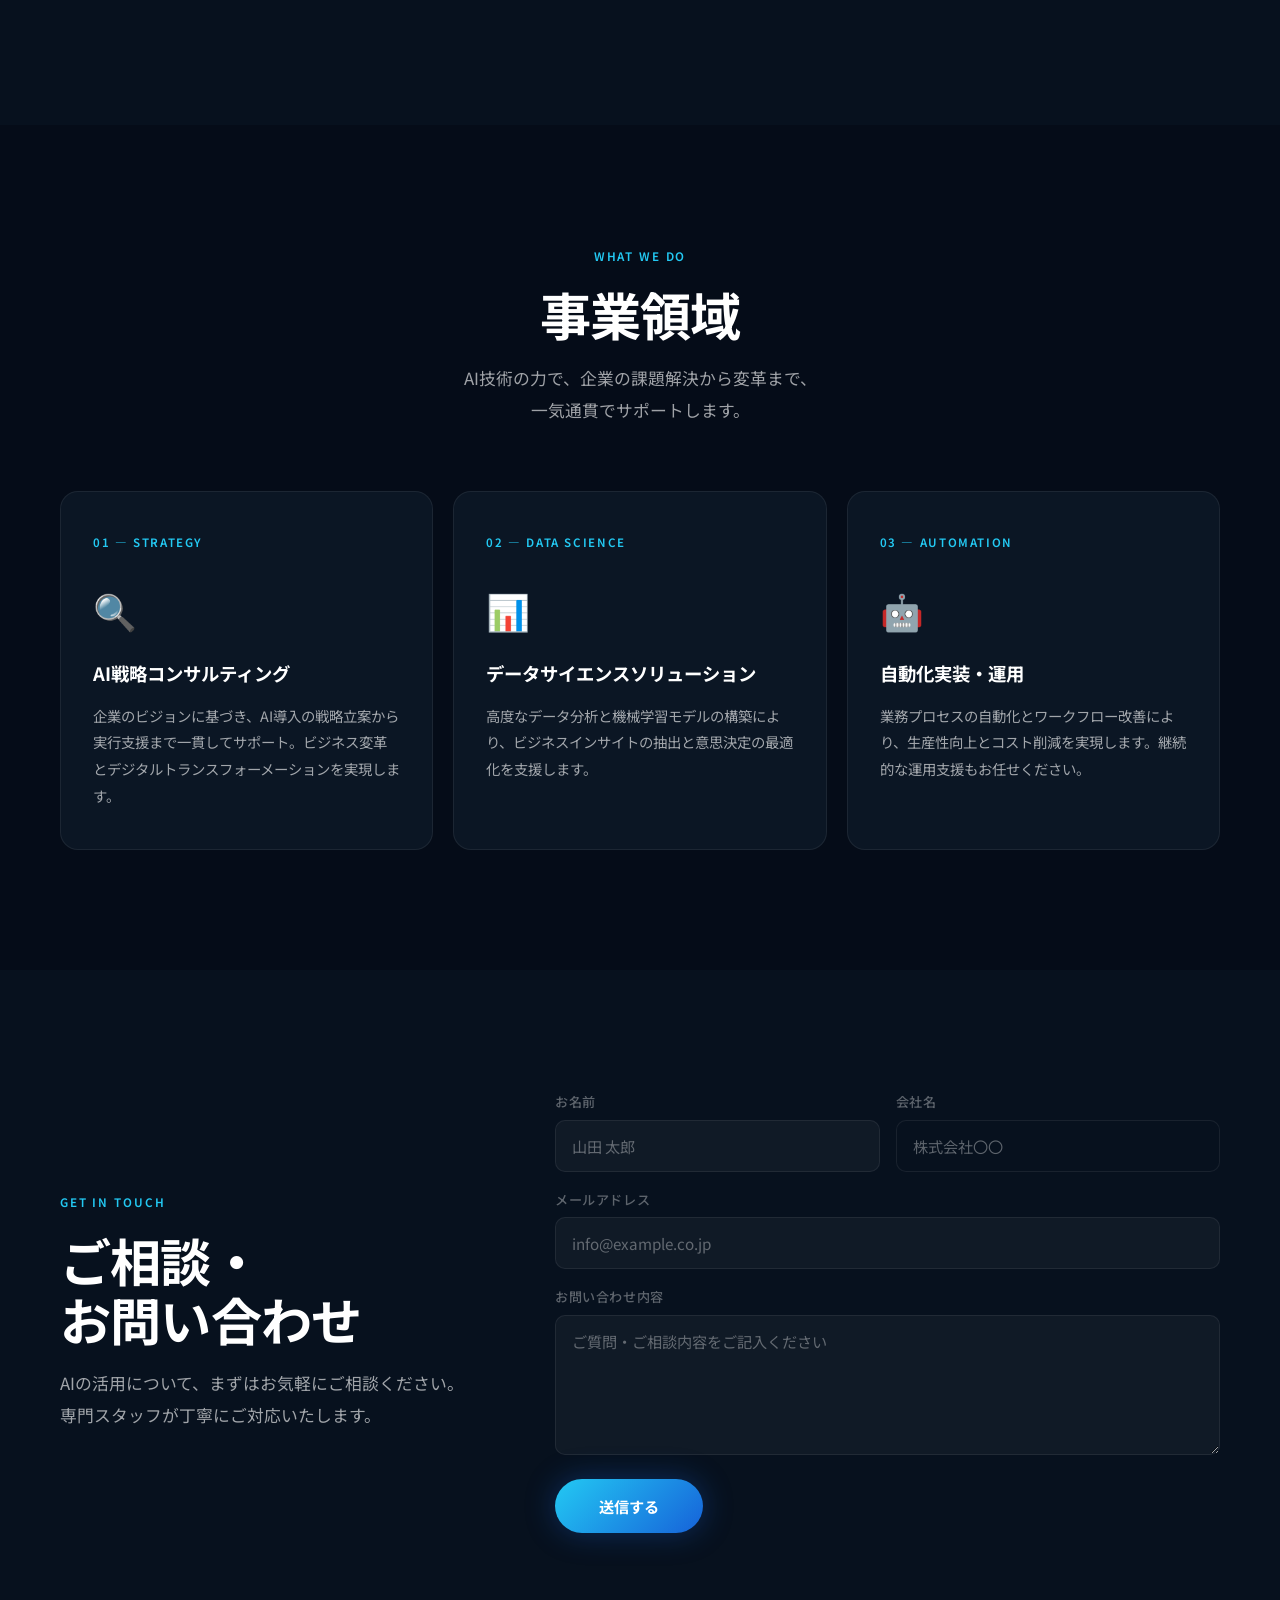
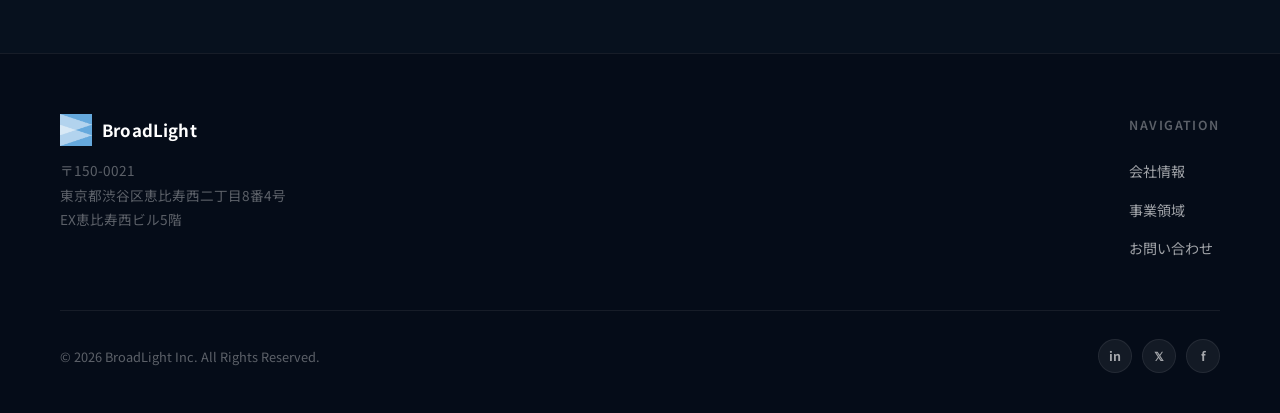
==== commit 060e030a: "Remove Legal column from footer https://claude.ai/code/session_01QbYHcQxQv4ZHDt99sPgU7t" ====
--- a/index.html
+++ b/index.html
@@ -387,20 +387,20 @@
           <div class="form-row">
             <div class="form-group">
               <label for="name">お名前</label>
-              <input id="name" type="text" placeholder="山田 太郎" required>
+              <input id="name" name="お名前" type="text" placeholder="山田 太郎" required>
             </div>
             <div class="form-group">
               <label for="company">会社名</label>
-              <input id="company" type="text" placeholder="株式会社〇〇" required>
+              <input id="company" name="会社名" type="text" placeholder="株式会社〇〇" required>
             </div>
           </div>
           <div class="form-group">
             <label for="email">メールアドレス</label>
-            <input id="email" type="email" placeholder="info@example.co.jp" required>
+            <input id="email" name="email" type="email" placeholder="info@example.co.jp" required>
           </div>
           <div class="form-group">
             <label for="message">お問い合わせ内容</label>
-            <textarea id="message" placeholder="ご質問・ご相談内容をご記入ください" required></textarea>
+            <textarea id="message" name="お問い合わせ内容" placeholder="ご質問・ご相談内容をご記入ください" required></textarea>
           </div>
           <button type="submit" class="submit-btn">送信する</button>
         </form>
@@ -430,13 +430,6 @@
             <li><a href="#company">会社情報</a></li>
             <li><a href="#services">事業領域</a></li>
             <li><a href="#contact">お問い合わせ</a></li>
-          </ul>
-        </div>
-        <div class="ft-col">
-          <h4>Legal</h4>
-          <ul>
-            <li><a href="#">採用情報</a></li>
-            <li><a href="#">プライバシーポリシー</a></li>
           </ul>
         </div>
       </div>
@@ -496,17 +489,38 @@
   }));
 
   // ── Form submit ──
-  function handleSubmit(e) {
+  async function handleSubmit(e) {
     e.preventDefault();
     const form = document.getElementById('contact-form');
     const msg = document.getElementById('success-msg');
-    form.style.display = 'none';
-    msg.style.display = 'block';
-    setTimeout(() => {
-      form.style.display = 'flex';
-      msg.style.display = 'none';
-      form.reset();
-    }, 5000);
+    const btn = form.querySelector('.submit-btn');
+
+    btn.disabled = true;
+    btn.textContent = '送信中...';
+
+    try {
+      const res = await fetch('https://formspree.io/f/xnjlbyre', {
+        method: 'POST',
+        headers: { 'Accept': 'application/json' },
+        body: new FormData(form),
+      });
+
+      if (res.ok) {
+        form.style.display = 'none';
+        msg.style.display = 'block';
+        setTimeout(() => {
+          form.style.display = 'flex';
+          msg.style.display = 'none';
+          form.reset();
+        }, 5000);
+      } else {
+        btn.textContent = '送信に失敗しました。再度お試しください。';
+        btn.disabled = false;
+      }
+    } catch {
+      btn.textContent = '送信に失敗しました。再度お試しください。';
+      btn.disabled = false;
+    }
   }
 </script>
 </body>
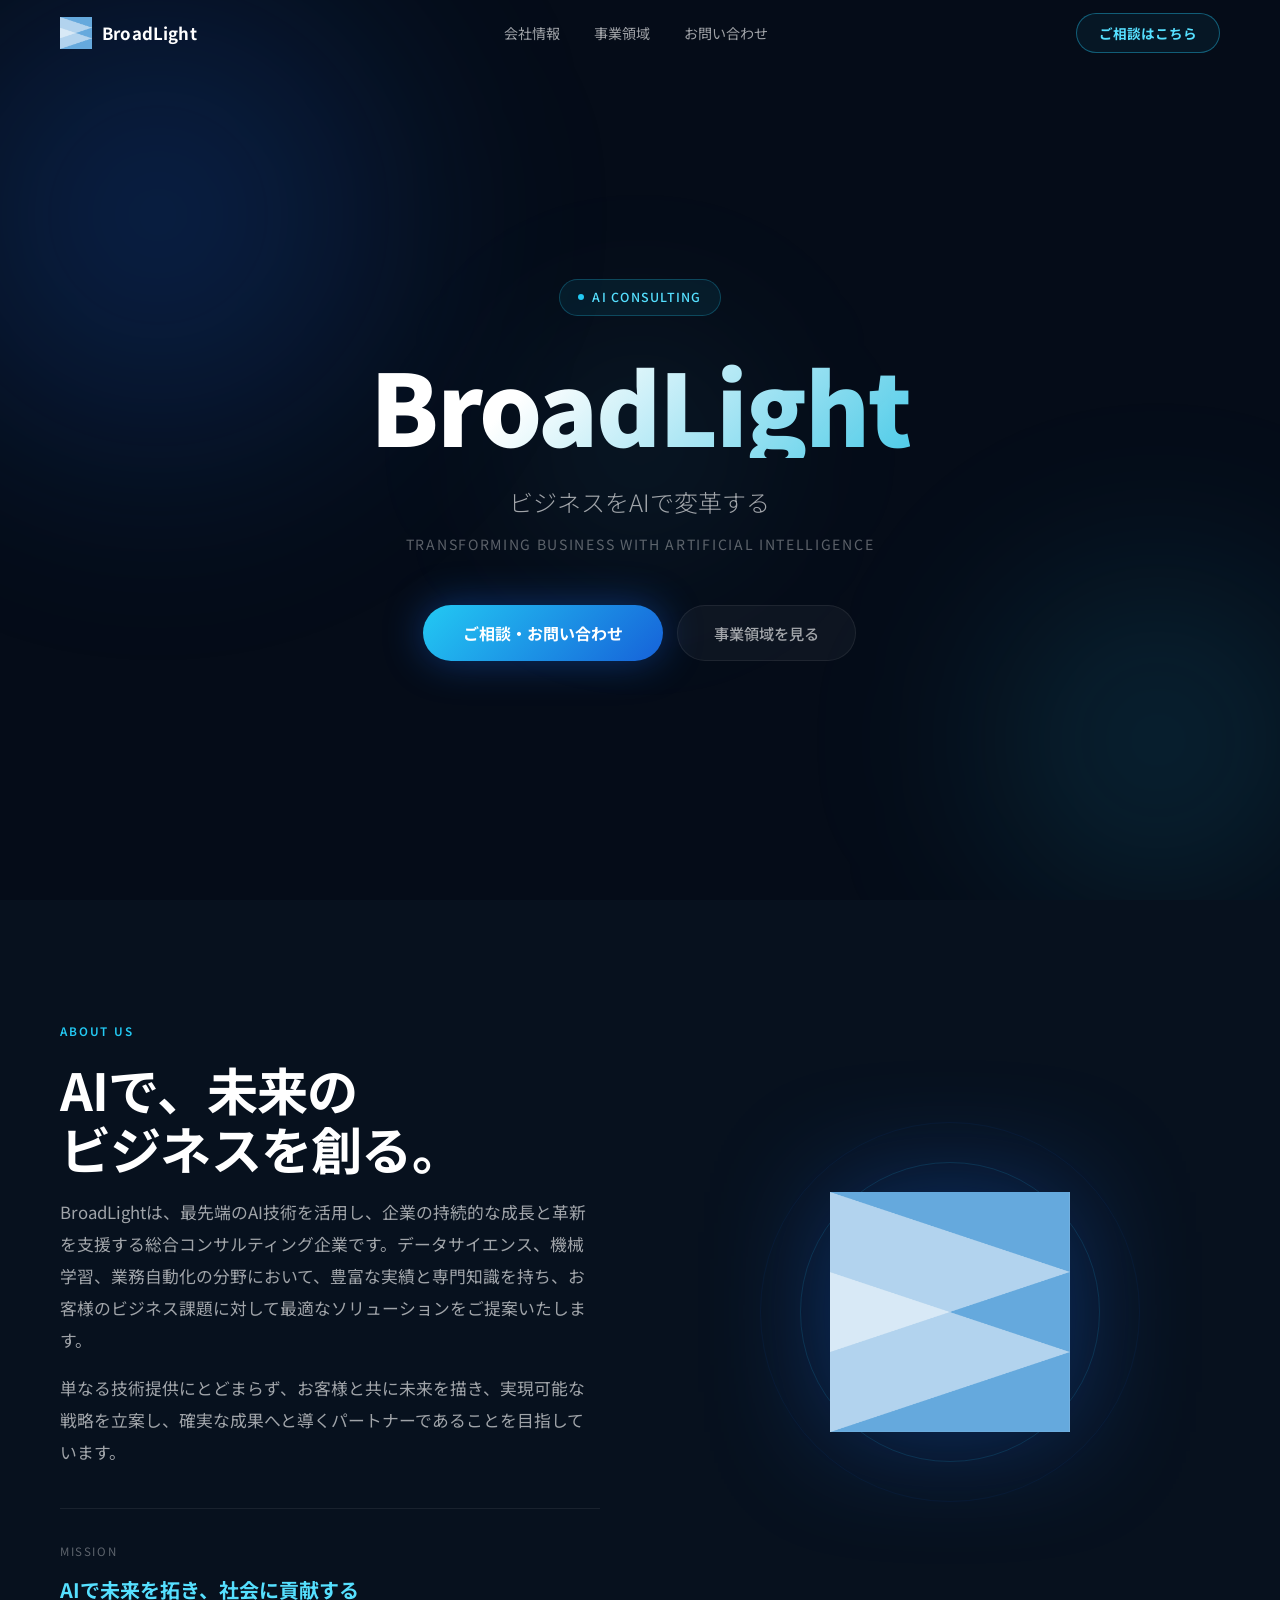
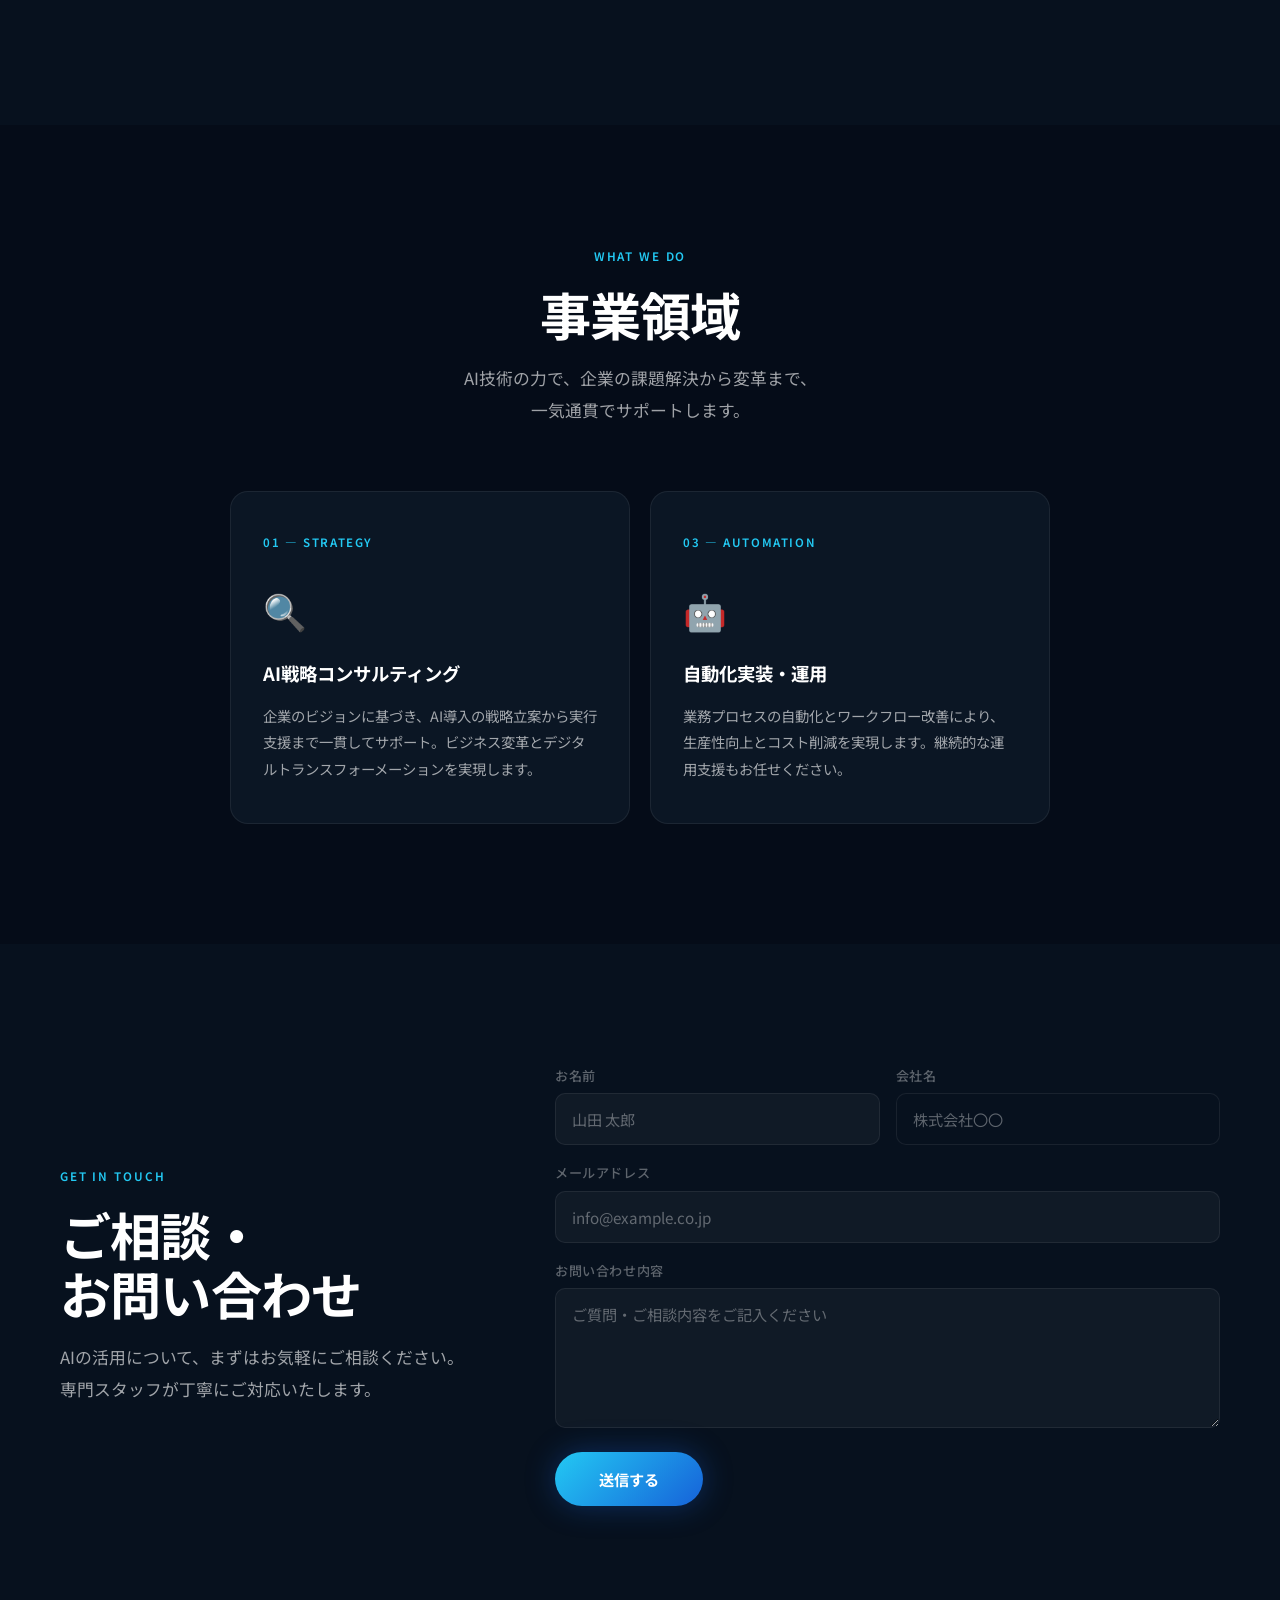
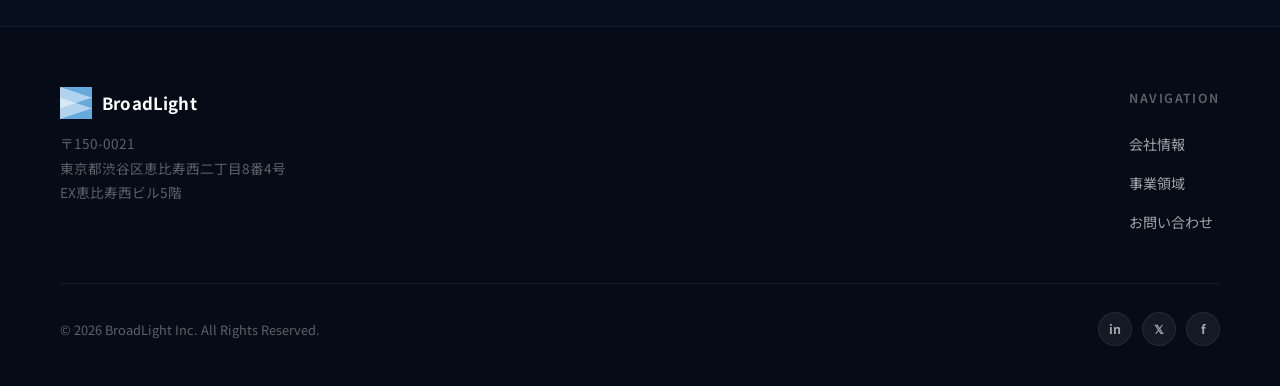
==== commit 95ce8869: "Remove Data Science service card, adjust grid to 2 columns https://claude.ai/code/session_01QbYHcQxQ" ====
--- a/index.html
+++ b/index.html
@@ -183,7 +183,7 @@
     #services { background: var(--bg); }
     .services-head { text-align: center; margin-bottom: 64px; }
     .services-head .section-body { margin: 0 auto; text-align: center; }
-    .services-grid { display: grid; grid-template-columns: repeat(3, 1fr); gap: 20px; }
+    .services-grid { display: grid; grid-template-columns: repeat(2, 1fr); gap: 20px; max-width: 820px; margin: 0 auto; }
     .service-card {
       background: var(--card); border: 1px solid var(--border);
       border-radius: var(--r); padding: 40px 32px;
@@ -357,13 +357,7 @@
         <div class="svc-title">AI戦略コンサルティング</div>
         <p class="svc-body">企業のビジョンに基づき、AI導入の戦略立案から実行支援まで一貫してサポート。ビジネス変革とデジタルトランスフォーメーションを実現します。</p>
       </div>
-      <div class="service-card reveal reveal-d1">
-        <span class="svc-num">02 — DATA SCIENCE</span>
-        <span class="svc-icon">📊</span>
-        <div class="svc-title">データサイエンスソリューション</div>
-        <p class="svc-body">高度なデータ分析と機械学習モデルの構築により、ビジネスインサイトの抽出と意思決定の最適化を支援します。</p>
-      </div>
-      <div class="service-card reveal reveal-d2">
+<div class="service-card reveal reveal-d2">
         <span class="svc-num">03 — AUTOMATION</span>
         <span class="svc-icon">🤖</span>
         <div class="svc-title">自動化実装・運用</div>
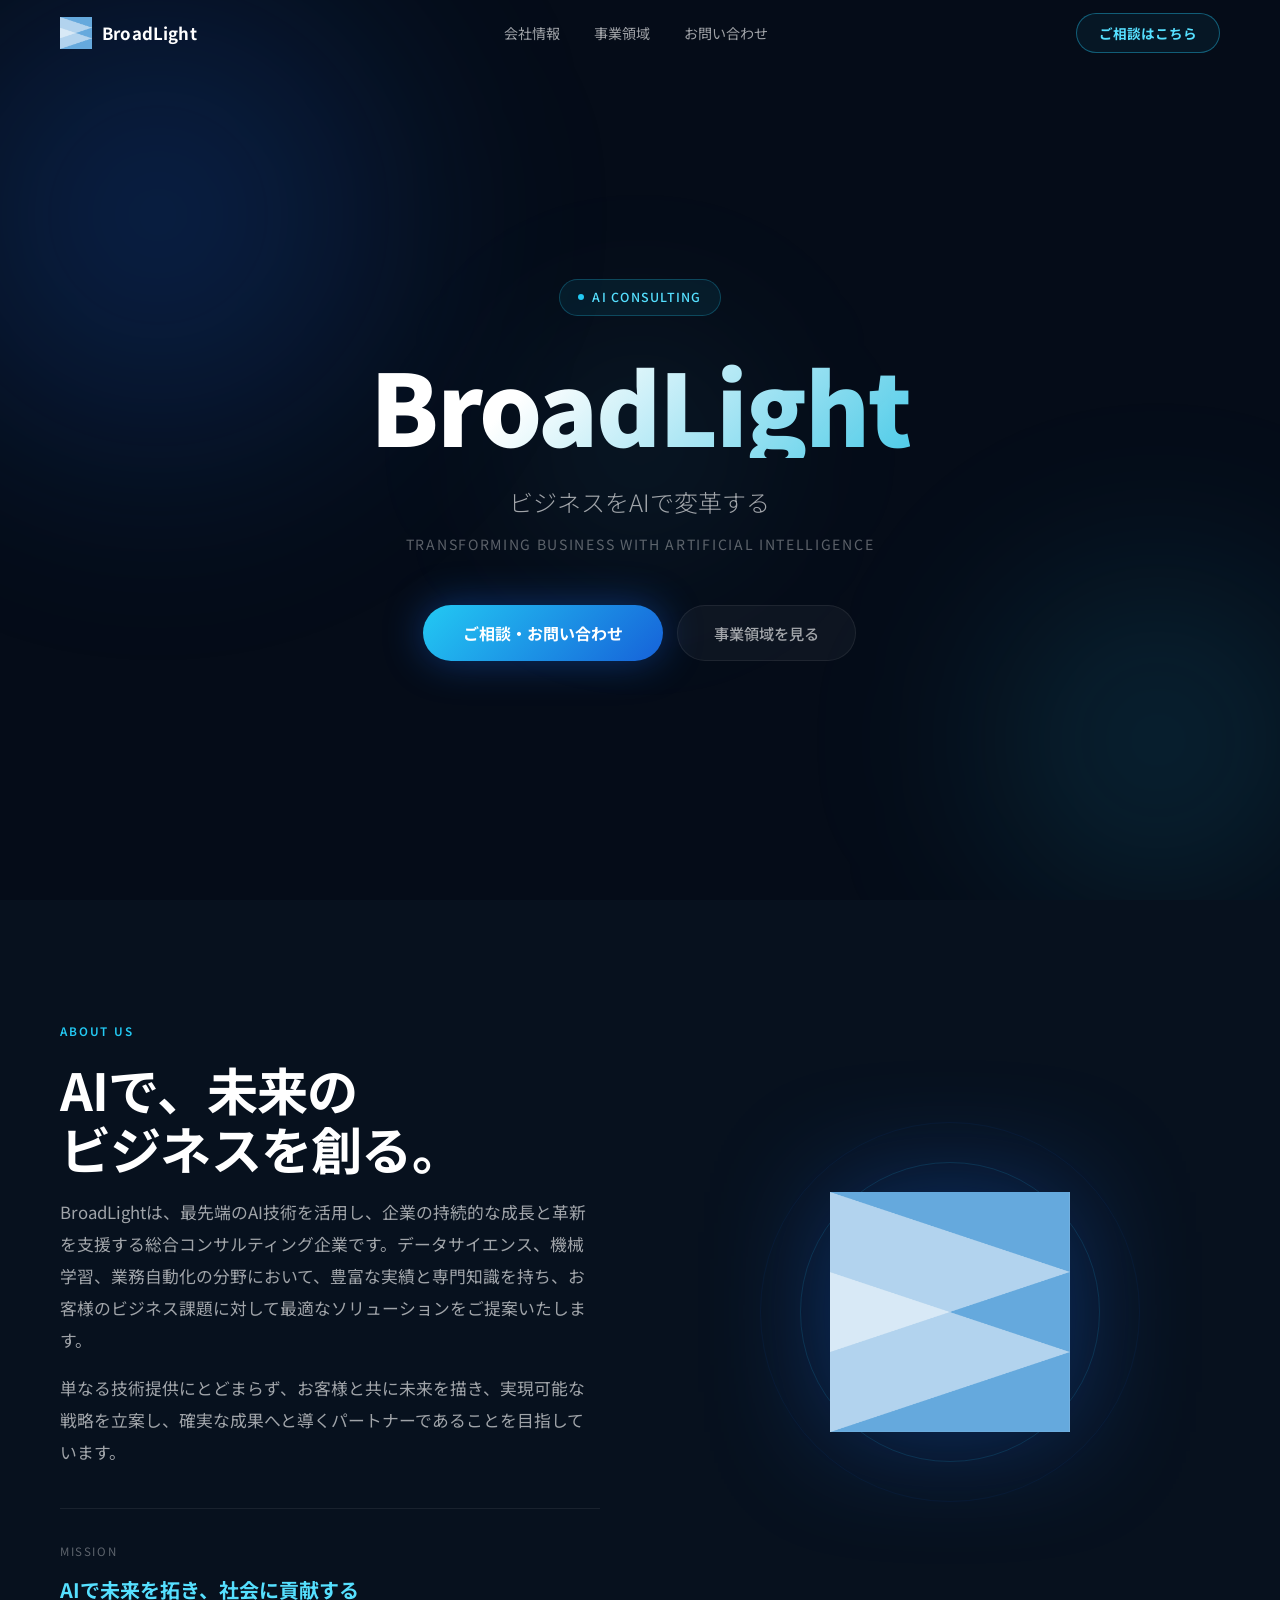
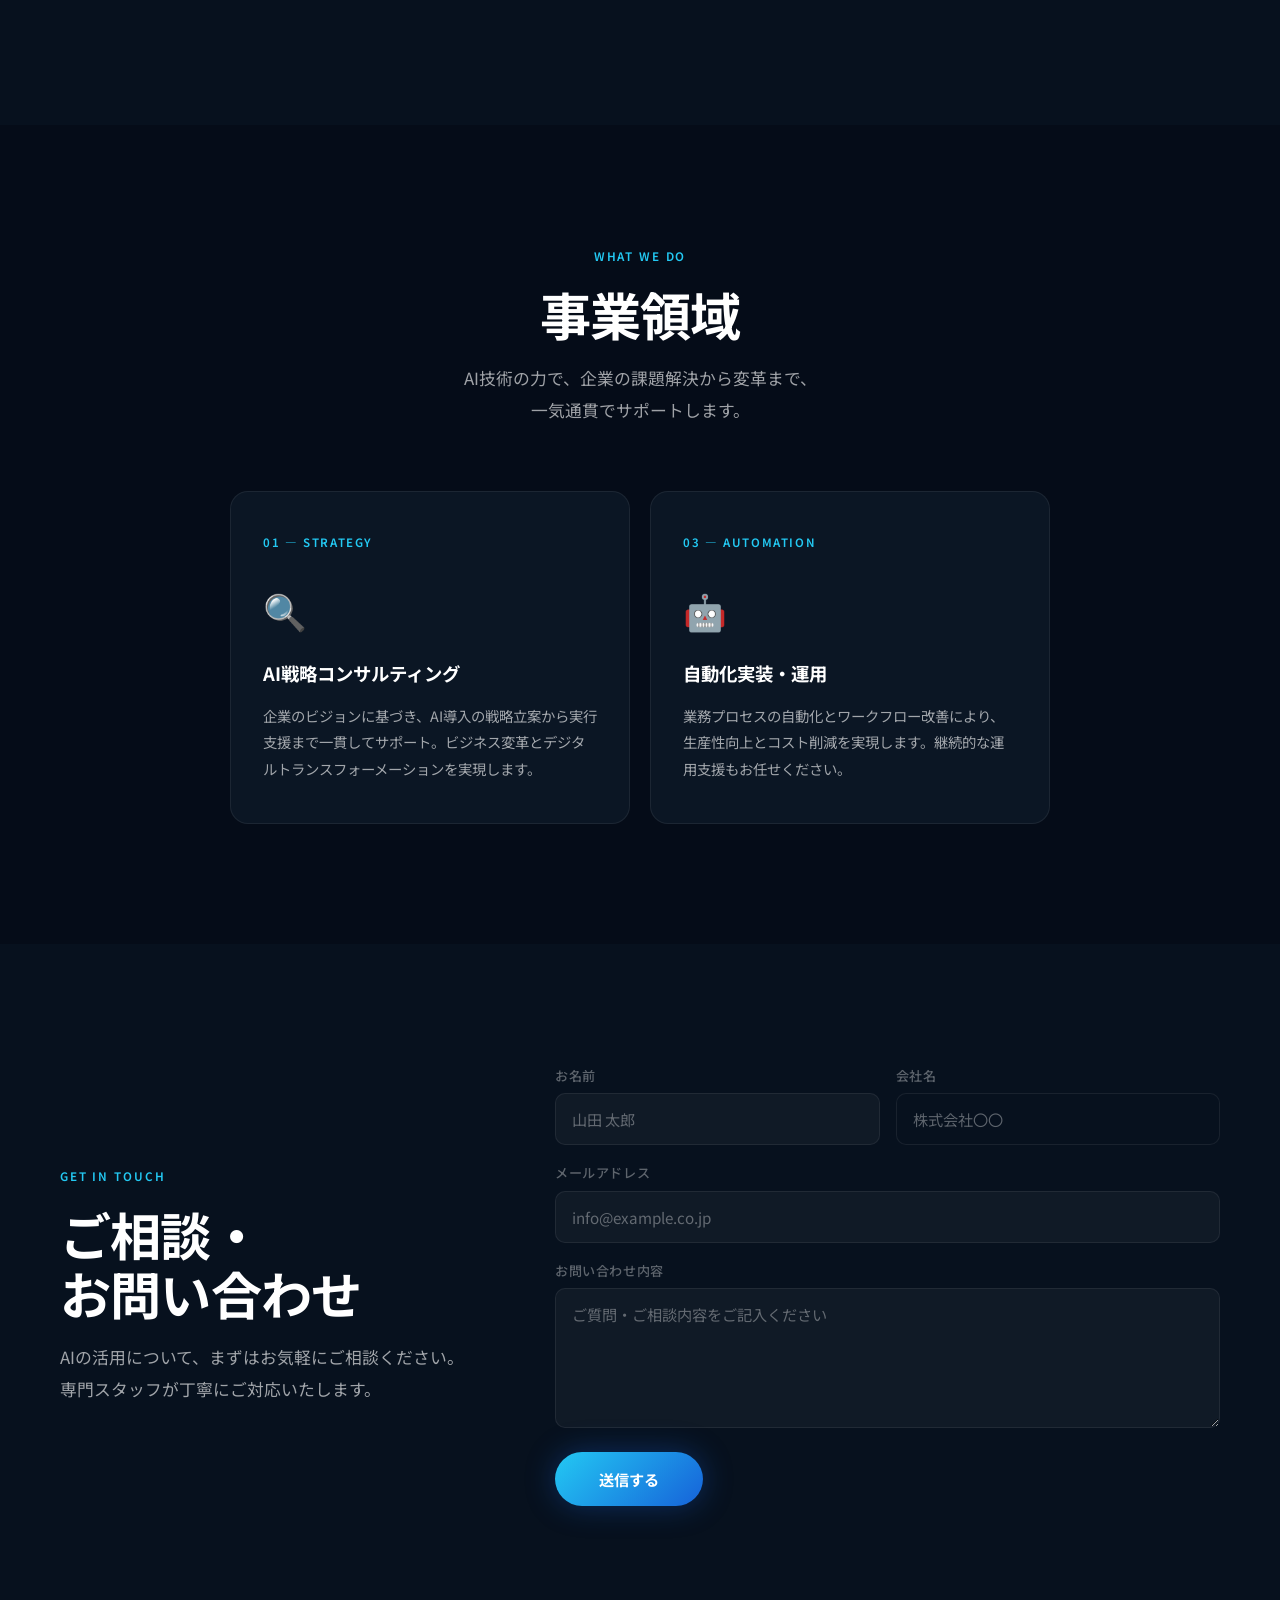
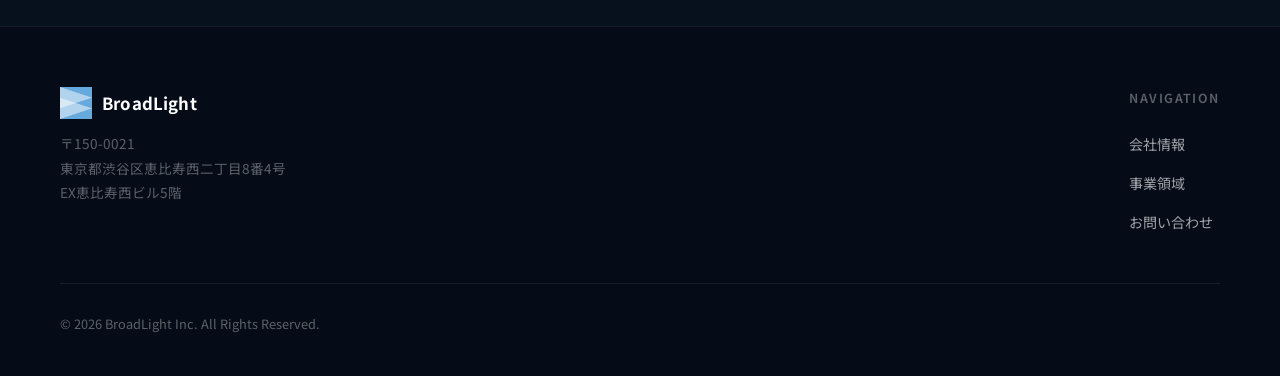
==== commit 8f21debf: "Remove social media icons from footer https://claude.ai/code/session_01QbYHcQxQv4ZHDt99sPgU7t" ====
--- a/index.html
+++ b/index.html
@@ -430,11 +430,6 @@
     </div>
     <div class="ft-bottom">
       <p>© 2026 BroadLight Inc. All Rights Reserved.</p>
-      <div class="social-row">
-        <a class="social-btn" href="#" aria-label="LinkedIn">in</a>
-        <a class="social-btn" href="#" aria-label="X">𝕏</a>
-        <a class="social-btn" href="#" aria-label="Facebook">f</a>
-      </div>
     </div>
   </div>
 </footer>
